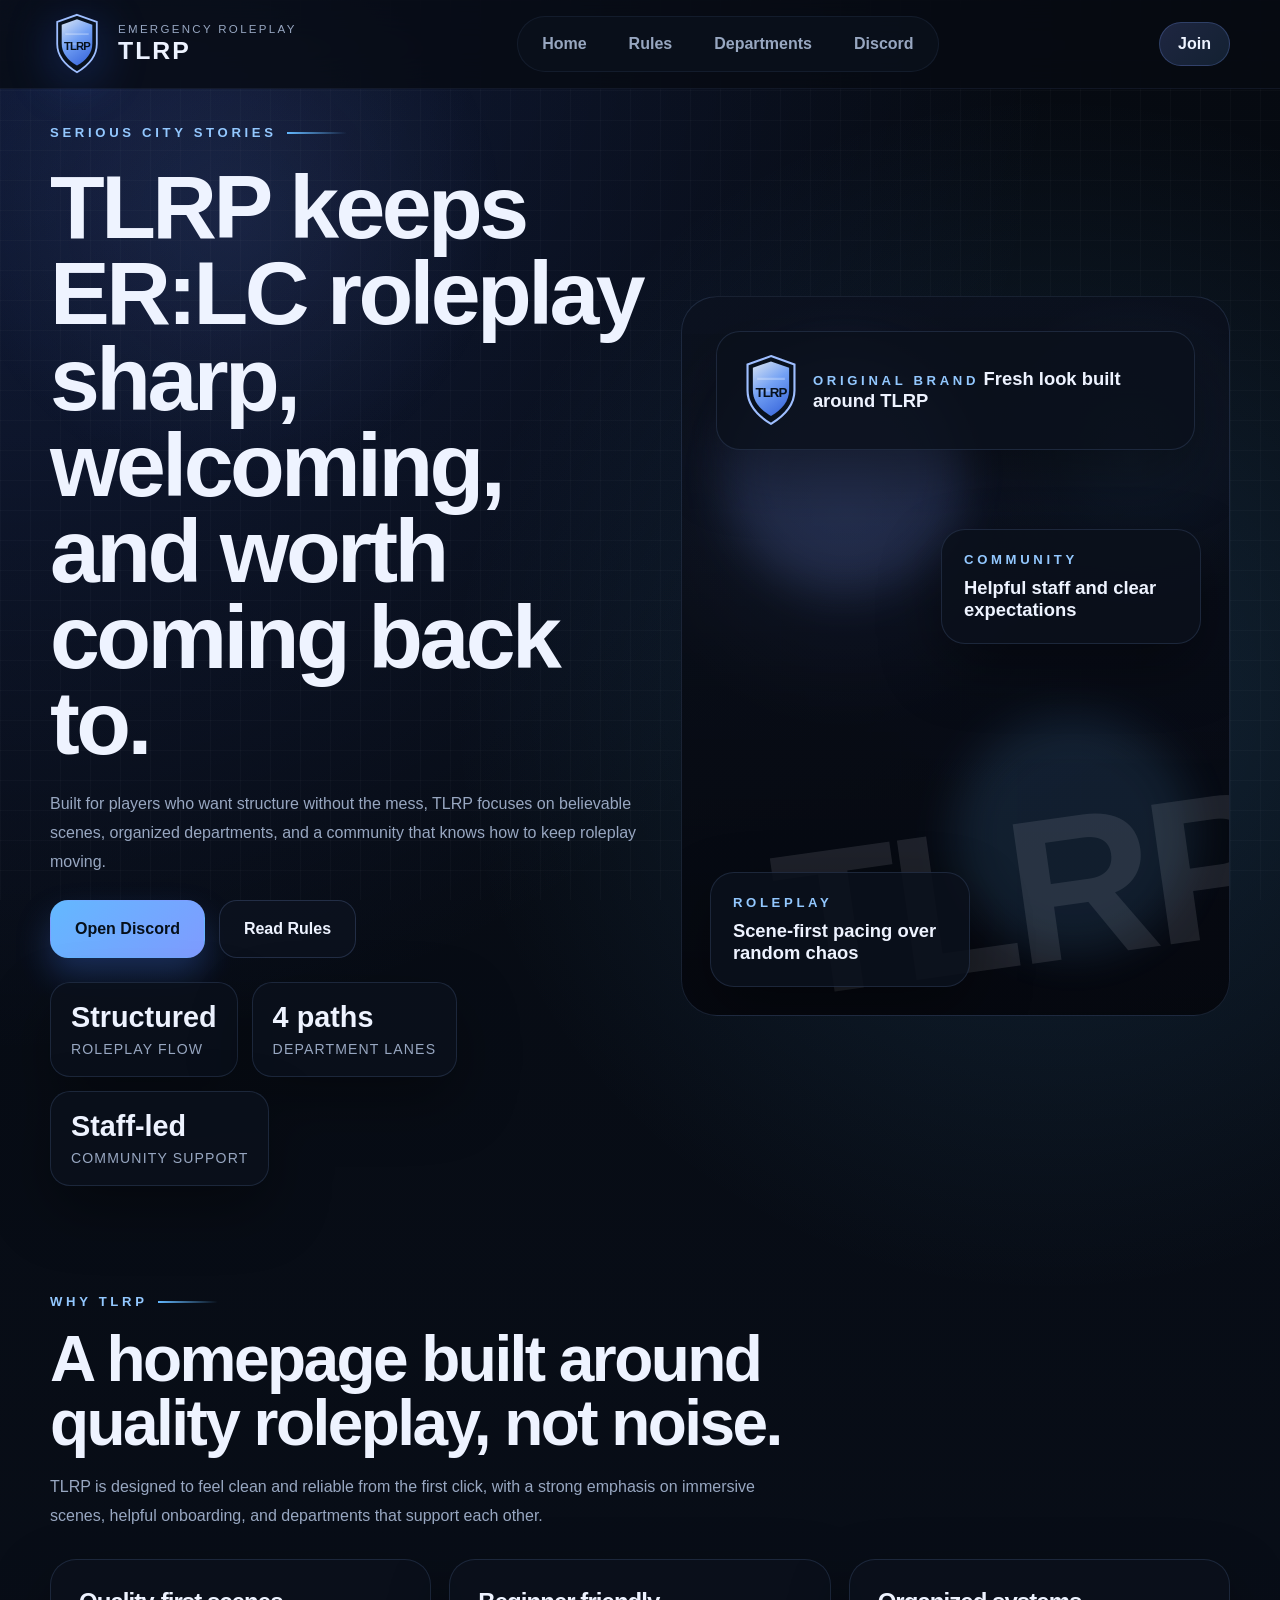
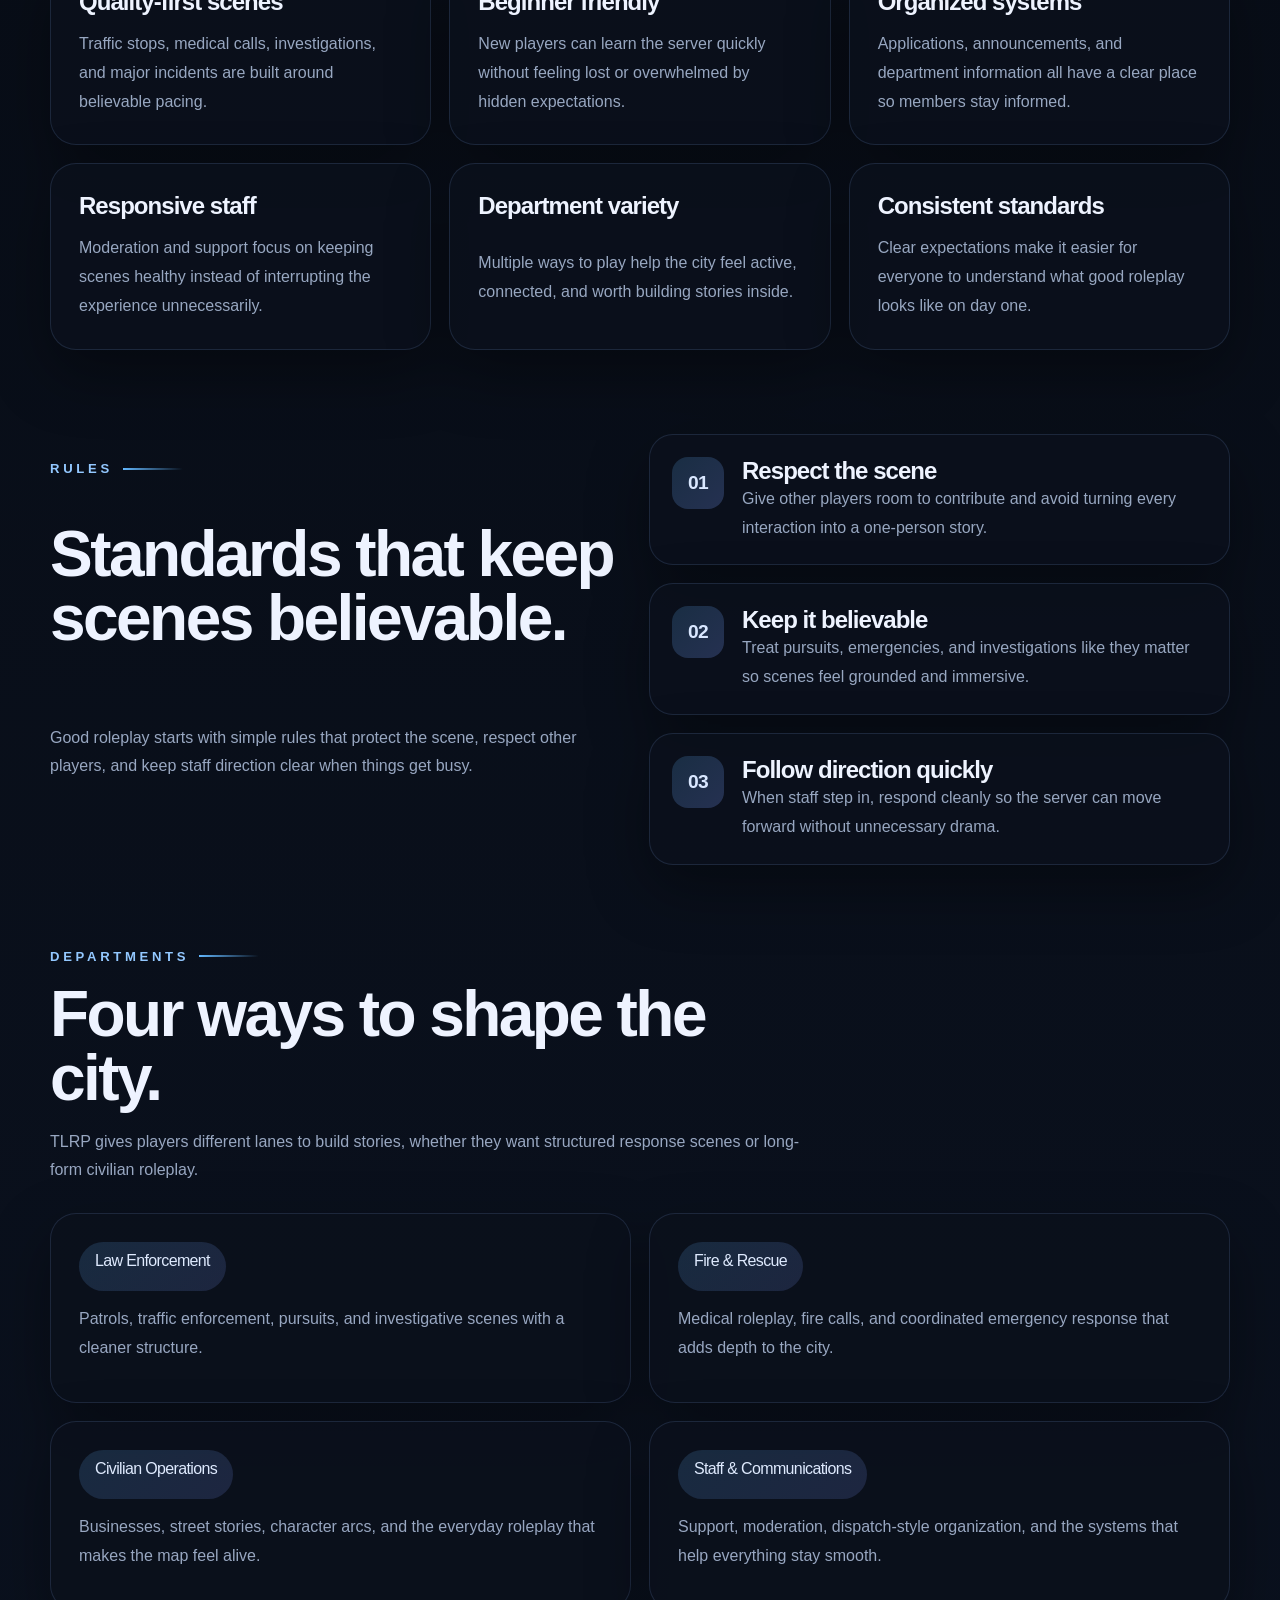
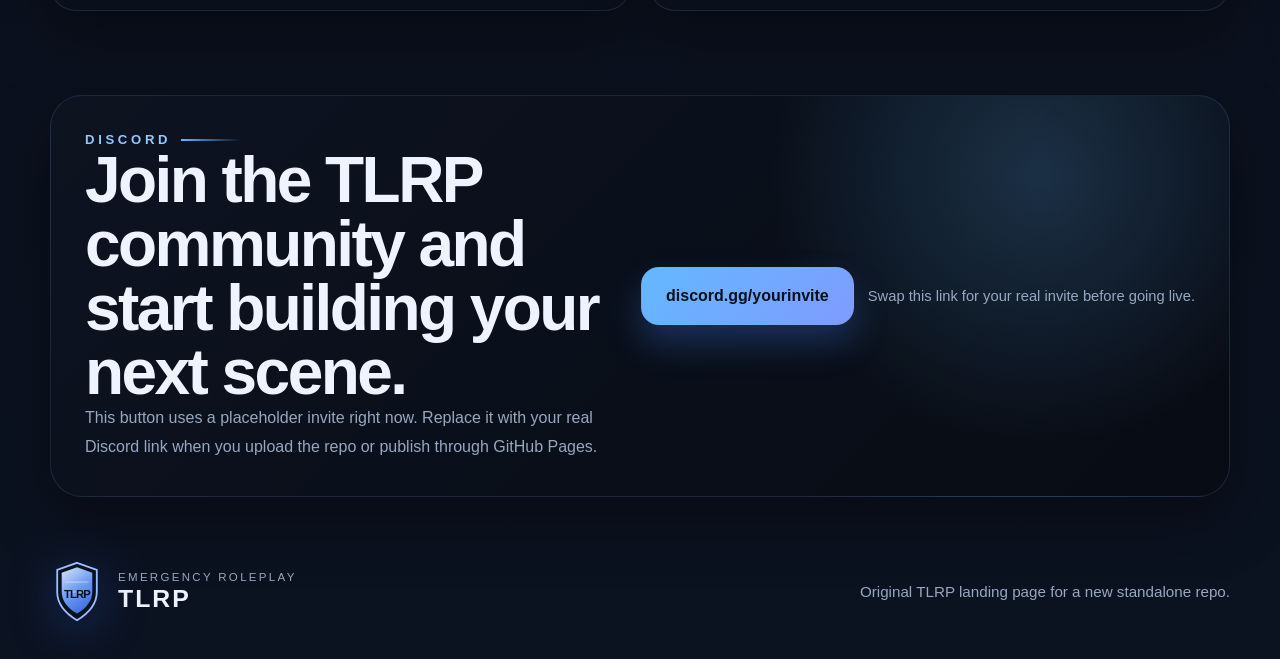
==== index.html @ b5fd073e "Initial TLRP landing page" ====
<!DOCTYPE html>
<html lang="en">
  <head>
    <meta charset="UTF-8" />
    <meta name="viewport" content="width=device-width, initial-scale=1.0" />
    <title>TLRP | Serious ER:LC Roleplay</title>
    <meta
      name="description"
      content="TLRP is a structured ER:LC roleplay community focused on believable scenes, helpful staff, and organized departments."
    />
    <link rel="stylesheet" href="styles.css" />
  </head>
  <body>
    <div class="page-bg"></div>

    <header class="site-header" id="top">
      <div class="container header-row">
        <a class="brand" href="#top">
          <img src="assets/tlrp-mark.svg" alt="TLRP logo" />
          <span class="brand-copy">
            <span>Emergency Roleplay</span>
            <strong>TLRP</strong>
          </span>
        </a>

        <nav class="site-nav" aria-label="Primary navigation">
          <a href="#top">Home</a>
          <a href="#rules">Rules</a>
          <a href="#departments">Departments</a>
          <a href="#discord">Discord</a>
        </nav>

        <a class="header-cta" href="#discord">Join</a>
      </div>
    </header>

    <main>
      <section class="hero">
        <div class="container hero-grid">
          <div class="hero-copy">
            <span class="section-kicker">Serious city stories</span>
            <h1>TLRP keeps ER:LC roleplay sharp, welcoming, and worth coming back to.</h1>
            <p>
              Built for players who want structure without the mess, TLRP focuses on believable scenes, organized
              departments, and a community that knows how to keep roleplay moving.
            </p>

            <div class="hero-actions">
              <a class="button button-primary" href="#discord">Open Discord</a>
              <a class="button button-secondary" href="#rules">Read Rules</a>
            </div>

            <div class="hero-stats">
              <article>
                <strong>Structured</strong>
                <span>roleplay flow</span>
              </article>
              <article>
                <strong>4 paths</strong>
                <span>department lanes</span>
              </article>
              <article>
                <strong>Staff-led</strong>
                <span>community support</span>
              </article>
            </div>
          </div>

          <div class="hero-visual" aria-hidden="true">
            <div class="glow glow-left"></div>
            <div class="glow glow-right"></div>
            <div class="hero-wordmark">TLRP</div>

            <article class="hero-panel hero-brand-panel">
              <img src="assets/tlrp-mark.svg" alt="" />
              <div>
                <span class="mini-label">Original brand</span>
                <strong>Fresh look built around TLRP</strong>
              </div>
            </article>

            <article class="hero-panel hero-panel-right">
              <span class="mini-label">Community</span>
              <strong>Helpful staff and clear expectations</strong>
            </article>

            <article class="hero-panel hero-panel-left">
              <span class="mini-label">Roleplay</span>
              <strong>Scene-first pacing over random chaos</strong>
            </article>
          </div>
        </div>
      </section>

      <section class="section">
        <div class="container">
          <div class="section-heading">
            <span class="section-kicker">Why TLRP</span>
            <h2>A homepage built around quality roleplay, not noise.</h2>
            <p>
              TLRP is designed to feel clean and reliable from the first click, with a strong emphasis on immersive
              scenes, helpful onboarding, and departments that support each other.
            </p>
          </div>

          <div class="card-grid card-grid-three">
            <article class="info-card">
              <h3>Quality-first scenes</h3>
              <p>Traffic stops, medical calls, investigations, and major incidents are built around believable pacing.</p>
            </article>
            <article class="info-card">
              <h3>Beginner friendly</h3>
              <p>New players can learn the server quickly without feeling lost or overwhelmed by hidden expectations.</p>
            </article>
            <article class="info-card">
              <h3>Organized systems</h3>
              <p>Applications, announcements, and department information all have a clear place so members stay informed.</p>
            </article>
            <article class="info-card">
              <h3>Responsive staff</h3>
              <p>Moderation and support focus on keeping scenes healthy instead of interrupting the experience unnecessarily.</p>
            </article>
            <article class="info-card">
              <h3>Department variety</h3>
              <p>Multiple ways to play help the city feel active, connected, and worth building stories inside.</p>
            </article>
            <article class="info-card">
              <h3>Consistent standards</h3>
              <p>Clear expectations make it easier for everyone to understand what good roleplay looks like on day one.</p>
            </article>
          </div>
        </div>
      </section>

      <section class="section section-split" id="rules">
        <div class="container split-grid">
          <div class="section-heading">
            <span class="section-kicker">Rules</span>
            <h2>Standards that keep scenes believable.</h2>
            <p>
              Good roleplay starts with simple rules that protect the scene, respect other players, and keep staff
              direction clear when things get busy.
            </p>
          </div>

          <div class="rule-list">
            <article class="rule-card">
              <span class="rule-number">01</span>
              <div>
                <h3>Respect the scene</h3>
                <p>Give other players room to contribute and avoid turning every interaction into a one-person story.</p>
              </div>
            </article>

            <article class="rule-card">
              <span class="rule-number">02</span>
              <div>
                <h3>Keep it believable</h3>
                <p>Treat pursuits, emergencies, and investigations like they matter so scenes feel grounded and immersive.</p>
              </div>
            </article>

            <article class="rule-card">
              <span class="rule-number">03</span>
              <div>
                <h3>Follow direction quickly</h3>
                <p>When staff step in, respond cleanly so the server can move forward without unnecessary drama.</p>
              </div>
            </article>
          </div>
        </div>
      </section>

      <section class="section" id="departments">
        <div class="container">
          <div class="section-heading">
            <span class="section-kicker">Departments</span>
            <h2>Four ways to shape the city.</h2>
            <p>
              TLRP gives players different lanes to build stories, whether they want structured response scenes or
              long-form civilian roleplay.
            </p>
          </div>

          <div class="card-grid card-grid-two">
            <article class="department-card">
              <span class="department-pill">Law Enforcement</span>
              <p>Patrols, traffic enforcement, pursuits, and investigative scenes with a cleaner structure.</p>
            </article>
            <article class="department-card">
              <span class="department-pill">Fire &amp; Rescue</span>
              <p>Medical roleplay, fire calls, and coordinated emergency response that adds depth to the city.</p>
            </article>
            <article class="department-card">
              <span class="department-pill">Civilian Operations</span>
              <p>Businesses, street stories, character arcs, and the everyday roleplay that makes the map feel alive.</p>
            </article>
            <article class="department-card">
              <span class="department-pill">Staff &amp; Communications</span>
              <p>Support, moderation, dispatch-style organization, and the systems that help everything stay smooth.</p>
            </article>
          </div>
        </div>
      </section>

      <section class="section" id="discord">
        <div class="container">
          <div class="discord-panel">
            <div>
              <span class="section-kicker">Discord</span>
              <h2>Join the TLRP community and start building your next scene.</h2>
              <p>
                This button uses a placeholder invite right now. Replace it with your real Discord link when you upload
                the repo or publish through GitHub Pages.
              </p>
            </div>

            <div class="discord-actions">
              <a class="button button-primary" href="https://discord.gg/yourinvite">discord.gg/yourinvite</a>
              <span>Swap this link for your real invite before going live.</span>
            </div>
          </div>
        </div>
      </section>
    </main>

    <footer class="site-footer">
      <div class="container footer-row">
        <a class="brand" href="#top">
          <img src="assets/tlrp-mark.svg" alt="" />
          <span class="brand-copy">
            <span>Emergency Roleplay</span>
            <strong>TLRP</strong>
          </span>
        </a>
        <p>Original TLRP landing page for a new standalone repo.</p>
      </div>
    </footer>
  </body>
</html>
---- styles.css ----
:root {
  --bg: #070b12;
  --bg-soft: #0f1724;
  --panel: rgba(11, 17, 28, 0.88);
  --panel-soft: rgba(15, 24, 39, 0.92);
  --line: rgba(143, 182, 255, 0.14);
  --line-strong: rgba(143, 182, 255, 0.28);
  --text: #eef3ff;
  --muted: #98a7c1;
  --blue: #63b8ff;
  --blue-strong: #7f9bff;
  --shadow: 0 24px 60px rgba(0, 0, 0, 0.35);
  --font-body: "Aptos", "Trebuchet MS", "Segoe UI", sans-serif;
  --font-display: "Bahnschrift", "Aptos Display", "Trebuchet MS", sans-serif;
}

* {
  box-sizing: border-box;
}

html {
  scroll-behavior: smooth;
}

body {
  margin: 0;
  min-height: 100vh;
  background:
    radial-gradient(circle at top left, rgba(72, 113, 255, 0.18), transparent 26%),
    radial-gradient(circle at 82% 18%, rgba(84, 187, 255, 0.14), transparent 18%),
    linear-gradient(180deg, #060a11 0%, #0b1220 100%);
  color: var(--text);
  font-family: var(--font-body);
}

body::before {
  content: "";
  position: fixed;
  inset: 0;
  background-image:
    linear-gradient(rgba(255, 255, 255, 0.025) 1px, transparent 1px),
    linear-gradient(90deg, rgba(255, 255, 255, 0.025) 1px, transparent 1px);
  background-size: 30px 30px;
  pointer-events: none;
  z-index: -2;
}

a {
  color: inherit;
  text-decoration: none;
}

img {
  display: block;
  max-width: 100%;
}

.page-bg {
  position: fixed;
  inset: 0;
  background:
    radial-gradient(circle at 18% 24%, rgba(127, 155, 255, 0.1), transparent 22%),
    radial-gradient(circle at 76% 72%, rgba(99, 184, 255, 0.08), transparent 18%);
  pointer-events: none;
  z-index: -1;
}

.container {
  width: min(1180px, calc(100% - 48px));
  margin: 0 auto;
}

.site-header {
  position: sticky;
  top: 0;
  z-index: 10;
  border-bottom: 1px solid rgba(143, 182, 255, 0.08);
  background: rgba(7, 11, 18, 0.78);
  backdrop-filter: blur(18px);
}

.header-row,
.footer-row {
  display: flex;
  align-items: center;
  justify-content: space-between;
  gap: 24px;
}

.header-row {
  min-height: 88px;
}

.brand {
  display: inline-flex;
  align-items: center;
  gap: 14px;
}

.brand img {
  width: 54px;
  filter: drop-shadow(0 10px 24px rgba(47, 95, 225, 0.35));
}

.brand-copy {
  display: grid;
  gap: 2px;
}

.brand-copy span {
  color: var(--muted);
  font-size: 0.72rem;
  letter-spacing: 0.2em;
  text-transform: uppercase;
}

.brand-copy strong {
  font-family: var(--font-display);
  font-size: 1.55rem;
  letter-spacing: 0.08em;
}

.site-nav {
  display: flex;
  align-items: center;
  gap: 10px;
  padding: 8px;
  border: 1px solid rgba(143, 182, 255, 0.08);
  border-radius: 999px;
  background: rgba(12, 18, 29, 0.82);
}

.site-nav a,
.header-cta,
.button {
  transition:
    transform 180ms ease,
    background-color 180ms ease,
    border-color 180ms ease,
    box-shadow 180ms ease;
}

.site-nav a {
  padding: 10px 16px;
  border-radius: 999px;
  color: var(--muted);
  font-weight: 700;
}

.site-nav a:hover,
.header-cta:hover,
.button:hover {
  transform: translateY(-1px);
}

.site-nav a:hover {
  background: rgba(127, 155, 255, 0.12);
  color: var(--text);
}

.header-cta {
  padding: 12px 18px;
  border: 1px solid rgba(127, 155, 255, 0.24);
  border-radius: 999px;
  background: linear-gradient(135deg, rgba(127, 155, 255, 0.2), rgba(99, 184, 255, 0.14));
  color: var(--text);
  font-weight: 800;
}

.hero {
  padding: 36px 0 24px;
}

.hero-grid {
  display: grid;
  grid-template-columns: minmax(0, 1fr) minmax(360px, 0.92fr);
  gap: 34px;
  align-items: center;
  min-height: calc(100vh - 150px);
}

.hero-copy,
.section-heading,
.discord-panel,
.hero-panel,
.info-card,
.rule-card,
.department-card {
  position: relative;
}

.hero-copy {
  display: grid;
  gap: 24px;
}

.section-kicker,
.mini-label {
  display: inline-flex;
  align-items: center;
  gap: 10px;
  color: #93c8ff;
  font-size: 0.82rem;
  font-weight: 800;
  letter-spacing: 0.28em;
  text-transform: uppercase;
}

.section-kicker::after {
  content: "";
  width: 60px;
  height: 2px;
  background: linear-gradient(90deg, #63b8ff, rgba(99, 184, 255, 0));
}

h1,
h2,
h3,
.hero-wordmark,
.rule-number,
.department-pill {
  font-family: var(--font-display);
  letter-spacing: -0.04em;
}

h1 {
  margin: 0;
  font-size: clamp(3.2rem, 7vw, 6rem);
  line-height: 0.96;
}

h2 {
  margin: 0;
  font-size: clamp(2.3rem, 5vw, 4rem);
  line-height: 1;
}

h3 {
  margin: 0;
  font-size: 1.5rem;
}

p {
  margin: 0;
  color: var(--muted);
  line-height: 1.8;
}

.hero-actions,
.discord-actions {
  display: flex;
  flex-wrap: wrap;
  gap: 14px;
}

.button {
  display: inline-flex;
  align-items: center;
  justify-content: center;
  min-height: 58px;
  padding: 0 24px;
  border: 1px solid transparent;
  border-radius: 18px;
  font-weight: 800;
}

.button-primary {
  background: linear-gradient(135deg, var(--blue), var(--blue-strong));
  color: #06101b;
  box-shadow: 0 18px 34px rgba(73, 128, 255, 0.28);
}

.button-secondary {
  border-color: rgba(143, 182, 255, 0.18);
  background: rgba(12, 19, 31, 0.84);
  color: var(--text);
}

.hero-stats {
  display: flex;
  flex-wrap: wrap;
  gap: 14px;
}

.hero-stats article,
.info-card,
.rule-card,
.department-card,
.hero-panel,
.discord-panel {
  border: 1px solid var(--line);
  background: var(--panel);
  box-shadow: var(--shadow);
}

.hero-stats article {
  min-width: 152px;
  padding: 18px 20px;
  border-radius: 20px;
}

.hero-stats strong {
  display: block;
  margin-bottom: 6px;
  font-size: 1.8rem;
}

.hero-stats span {
  color: var(--muted);
  font-size: 0.88rem;
  letter-spacing: 0.08em;
  text-transform: uppercase;
}

.hero-visual {
  position: relative;
  min-height: 720px;
  overflow: hidden;
  border: 1px solid rgba(143, 182, 255, 0.14);
  border-radius: 36px;
  background:
    linear-gradient(180deg, rgba(15, 22, 38, 0.48), rgba(5, 8, 15, 0.9)),
    radial-gradient(circle at 30% 30%, rgba(127, 155, 255, 0.18), transparent 34%),
    radial-gradient(circle at 82% 22%, rgba(99, 184, 255, 0.16), transparent 22%),
    linear-gradient(140deg, rgba(10, 16, 27, 0.95), rgba(5, 8, 15, 0.92));
}

.glow {
  position: absolute;
  width: 240px;
  height: 240px;
  border-radius: 999px;
  filter: blur(22px);
  opacity: 0.68;
  animation: floatGlow 9s ease-in-out infinite;
}

.glow-left {
  top: 56px;
  left: 42px;
  background: rgba(127, 155, 255, 0.24);
}

.glow-right {
  right: 36px;
  bottom: 60px;
  background: rgba(99, 184, 255, 0.18);
  animation-delay: -3s;
}

.hero-wordmark {
  position: absolute;
  right: -48px;
  bottom: 36px;
  font-size: clamp(8rem, 16vw, 13rem);
  font-weight: 900;
  line-height: 0.84;
  color: rgba(246, 250, 255, 0.1);
  transform: rotate(-8deg);
}

.hero-panel {
  display: grid;
  gap: 10px;
  padding: 22px;
  border-radius: 24px;
}

.hero-brand-panel {
  position: absolute;
  top: 34px;
  left: 34px;
  right: 34px;
  grid-template-columns: 64px minmax(0, 1fr);
  align-items: center;
}

.hero-brand-panel img {
  width: 64px;
}

.hero-panel strong {
  font-size: 1.15rem;
}

.hero-panel-right {
  position: absolute;
  top: 232px;
  right: 28px;
  max-width: 260px;
}

.hero-panel-left {
  position: absolute;
  left: 28px;
  bottom: 28px;
  max-width: 260px;
}

.section {
  padding-top: 84px;
}

.section-heading {
  display: grid;
  gap: 18px;
  max-width: 760px;
  margin-bottom: 28px;
}

.card-grid {
  display: grid;
  gap: 18px;
}

.card-grid-three {
  grid-template-columns: repeat(3, minmax(0, 1fr));
}

.card-grid-two,
.split-grid {
  grid-template-columns: repeat(2, minmax(0, 1fr));
}

.split-grid,
.rule-list {
  display: grid;
  gap: 18px;
}

.info-card,
.department-card {
  display: grid;
  gap: 14px;
  padding: 28px;
  border-radius: 26px;
}

.rule-card {
  display: grid;
  grid-template-columns: auto 1fr;
  gap: 18px;
  padding: 22px;
  border-radius: 24px;
}

.rule-number {
  display: inline-flex;
  align-items: center;
  justify-content: center;
  width: 52px;
  height: 52px;
  border-radius: 16px;
  background: linear-gradient(135deg, rgba(99, 184, 255, 0.18), rgba(127, 155, 255, 0.24));
  color: #d9e7ff;
  font-size: 1.2rem;
  font-weight: 800;
}

.department-card {
  min-height: 190px;
}

.department-pill {
  display: inline-flex;
  width: fit-content;
  padding: 10px 16px;
  border-radius: 999px;
  background: linear-gradient(135deg, rgba(99, 184, 255, 0.16), rgba(127, 155, 255, 0.16));
  color: #dfeafe;
  font-size: 1rem;
}

.discord-panel {
  display: grid;
  grid-template-columns: minmax(0, 1fr) auto;
  gap: 28px;
  align-items: center;
  padding: 34px;
  border-radius: 32px;
  background:
    radial-gradient(circle at 84% 20%, rgba(99, 184, 255, 0.2), transparent 26%),
    linear-gradient(135deg, rgba(13, 20, 33, 0.88), rgba(8, 12, 20, 0.96));
}

.discord-actions {
  align-items: center;
}

.discord-actions span {
  color: var(--muted);
  font-size: 0.92rem;
}

.site-footer {
  padding: 64px 0 36px;
}

.site-footer p {
  font-size: 0.95rem;
}

@keyframes floatGlow {
  0%,
  100% {
    transform: translate3d(0, 0, 0);
  }

  50% {
    transform: translate3d(0, 14px, 0);
  }
}

@media (max-width: 1120px) {
  .hero-grid,
  .card-grid-three,
  .card-grid-two,
  .split-grid,
  .discord-panel {
    grid-template-columns: 1fr;
  }

  .hero {
    padding-top: 24px;
  }

  .hero-grid {
    min-height: auto;
  }

  .hero-visual {
    min-height: 620px;
  }

  .header-row {
    flex-wrap: wrap;
    justify-content: center;
    padding: 16px 0;
  }

  .site-nav {
    order: 3;
    justify-content: center;
    width: 100%;
  }
}

@media (max-width: 760px) {
  .container {
    width: min(100% - 28px, 1180px);
  }

  .header-row,
  .footer-row,
  .discord-actions {
    flex-direction: column;
    align-items: flex-start;
  }

  .site-nav {
    gap: 4px;
    padding: 6px;
  }

  .site-nav a {
    padding: 9px 12px;
  }

  h1 {
    font-size: clamp(2.5rem, 13vw, 4rem);
  }

  h2 {
    font-size: clamp(2rem, 10vw, 3rem);
  }

  .hero-visual {
    min-height: 560px;
    border-radius: 28px;
  }

  .hero-brand-panel {
    left: 18px;
    right: 18px;
    top: 18px;
    grid-template-columns: 56px minmax(0, 1fr);
    padding: 18px;
  }

  .hero-brand-panel img {
    width: 56px;
  }

  .hero-panel-right {
    top: 204px;
    right: 18px;
  }

  .hero-panel-left {
    left: 18px;
    bottom: 18px;
  }

  .hero-wordmark {
    right: -16px;
    bottom: 90px;
    font-size: 7rem;
  }
}

@media (prefers-reduced-motion: reduce) {
  *,
  *::before,
  *::after {
    animation-duration: 0.01ms !important;
    animation-iteration-count: 1 !important;
    scroll-behavior: auto !important;
    transition-duration: 0.01ms !important;
  }
}
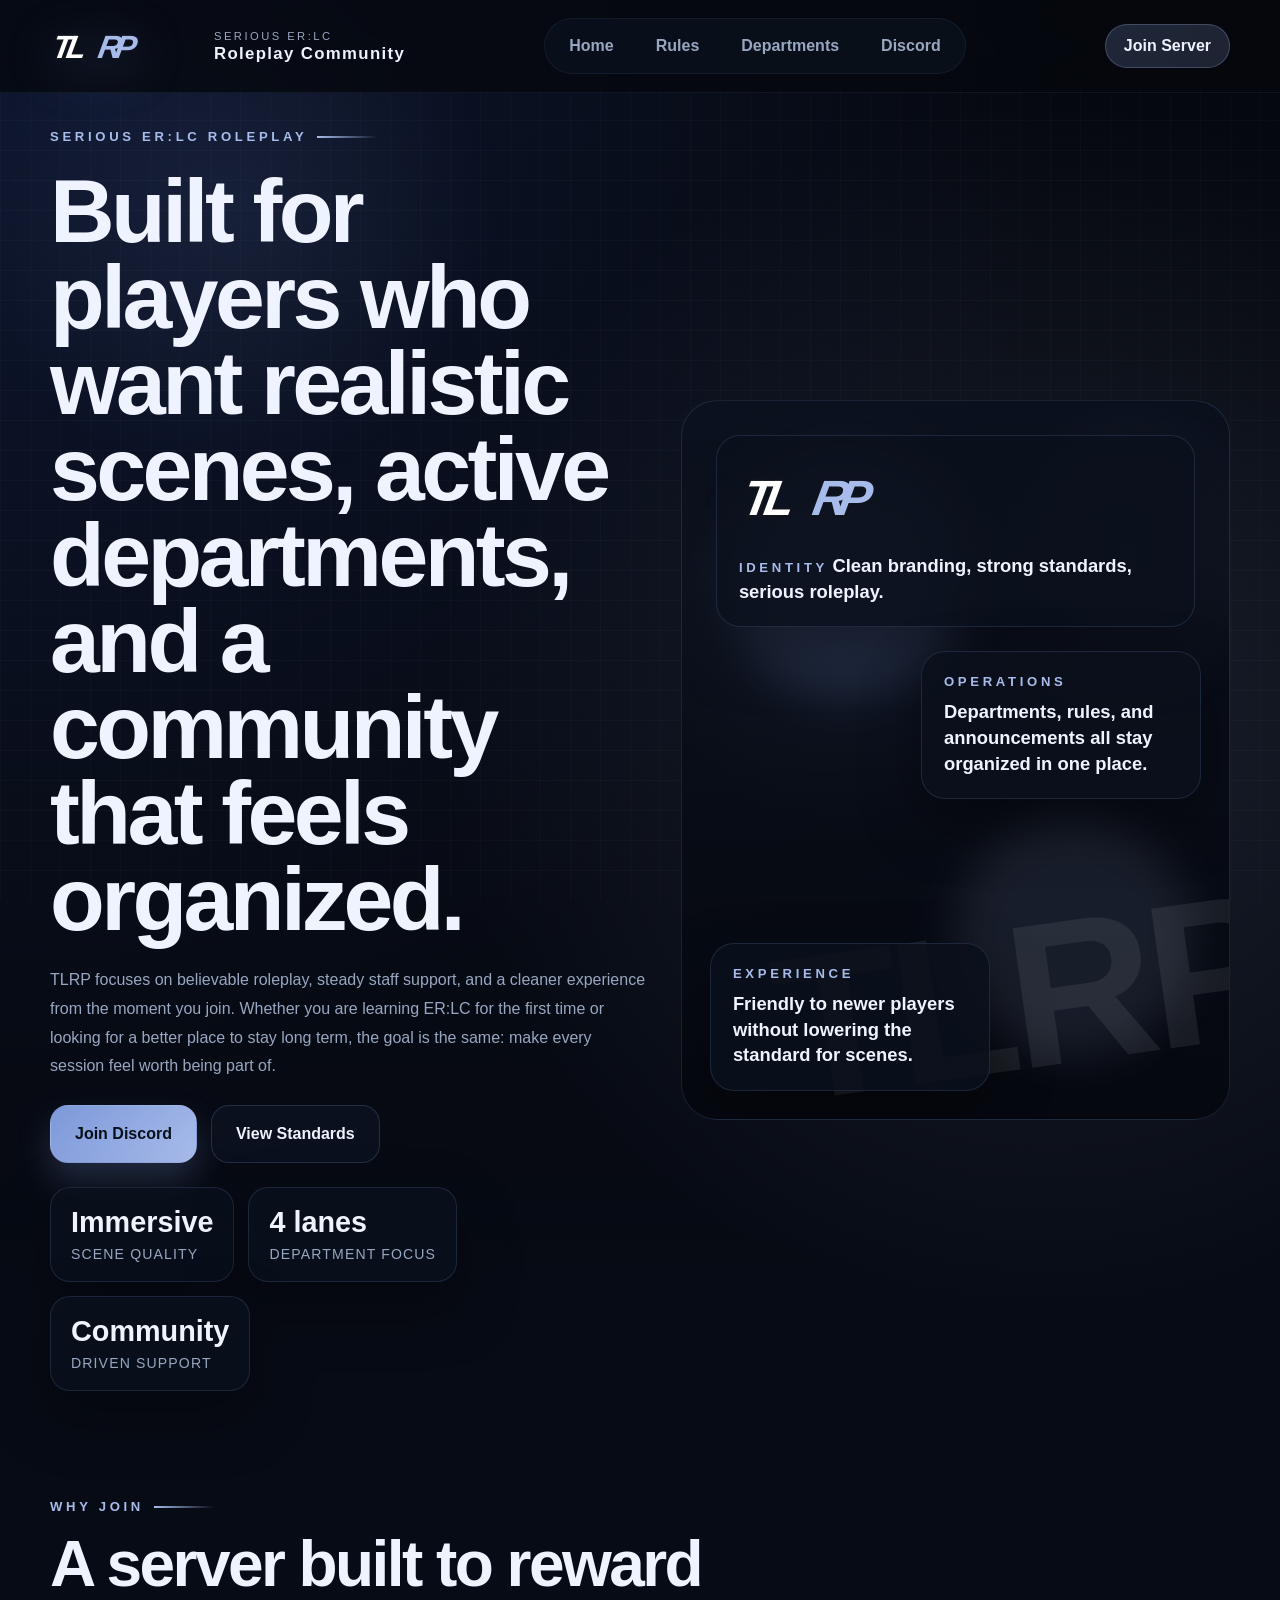
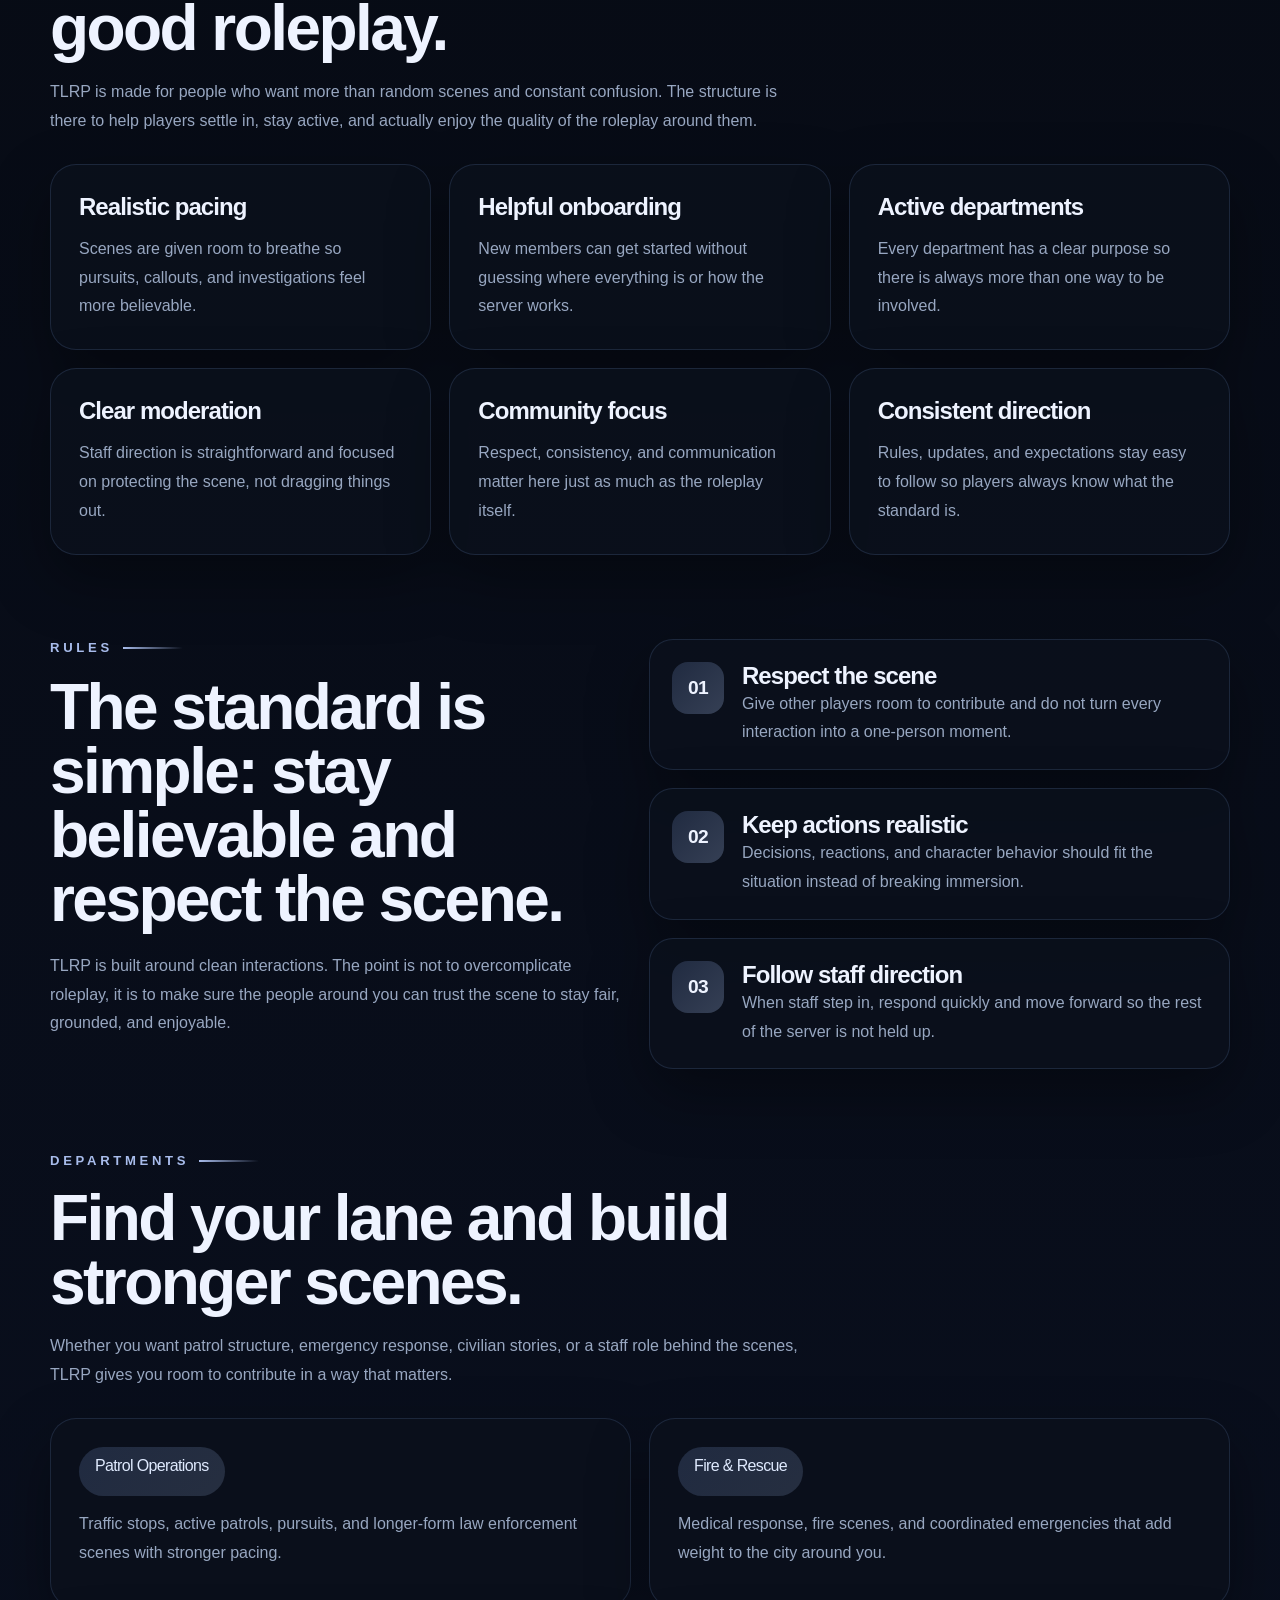
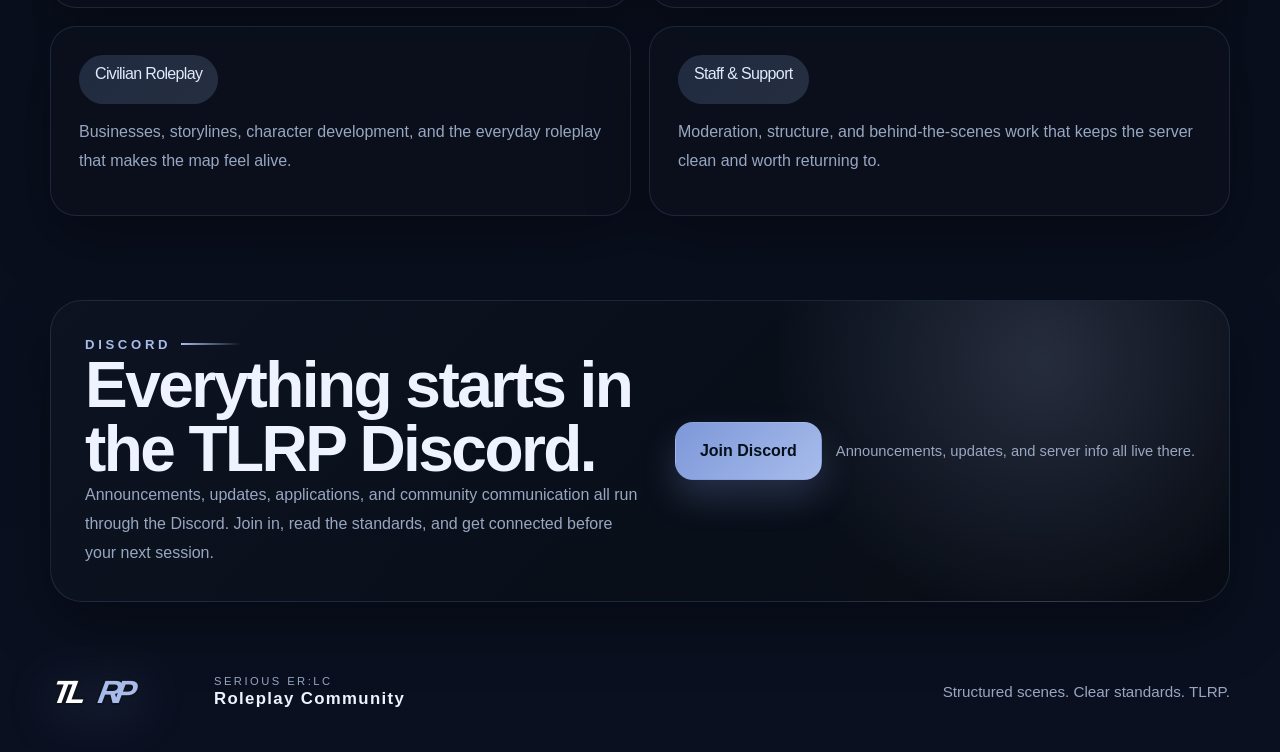
==== commit 478a72e0: "Rewrite site copy and update TLRP branding" ====
--- a/index.html
+++ b/index.html
@@ -3,10 +3,10 @@
   <head>
     <meta charset="UTF-8" />
     <meta name="viewport" content="width=device-width, initial-scale=1.0" />
-    <title>TLRP | Serious ER:LC Roleplay</title>
+    <title>TLRP | Serious ER:LC Roleplay Community</title>
     <meta
       name="description"
-      content="TLRP is a structured ER:LC roleplay community focused on believable scenes, helpful staff, and organized departments."
+      content="TLRP is a serious ER:LC roleplay community built around realistic scenes, organized departments, and strong staff support."
     />
     <link rel="stylesheet" href="styles.css" />
   </head>
@@ -18,8 +18,8 @@
         <a class="brand" href="#top">
           <img src="assets/tlrp-mark.svg" alt="TLRP logo" />
           <span class="brand-copy">
-            <span>Emergency Roleplay</span>
-            <strong>TLRP</strong>
+            <span>Serious ER:LC</span>
+            <strong>Roleplay Community</strong>
           </span>
         </a>
 
@@ -30,7 +30,7 @@
           <a href="#discord">Discord</a>
         </nav>
 
-        <a class="header-cta" href="#discord">Join</a>
+        <a class="header-cta" href="#discord">Join Server</a>
       </div>
     </header>
 
@@ -38,30 +38,31 @@
       <section class="hero">
         <div class="container hero-grid">
           <div class="hero-copy">
-            <span class="section-kicker">Serious city stories</span>
-            <h1>TLRP keeps ER:LC roleplay sharp, welcoming, and worth coming back to.</h1>
-            <p>
-              Built for players who want structure without the mess, TLRP focuses on believable scenes, organized
-              departments, and a community that knows how to keep roleplay moving.
+            <span class="section-kicker">Serious ER:LC roleplay</span>
+            <h1>Built for players who want realistic scenes, active departments, and a community that feels organized.</h1>
+            <p>
+              TLRP focuses on believable roleplay, steady staff support, and a cleaner experience from the moment you
+              join. Whether you are learning ER:LC for the first time or looking for a better place to stay long term,
+              the goal is the same: make every session feel worth being part of.
             </p>
 
             <div class="hero-actions">
-              <a class="button button-primary" href="#discord">Open Discord</a>
-              <a class="button button-secondary" href="#rules">Read Rules</a>
+              <a class="button button-primary" href="#discord">Join Discord</a>
+              <a class="button button-secondary" href="#rules">View Standards</a>
             </div>
 
             <div class="hero-stats">
               <article>
-                <strong>Structured</strong>
-                <span>roleplay flow</span>
+                <strong>Immersive</strong>
+                <span>scene quality</span>
               </article>
               <article>
-                <strong>4 paths</strong>
-                <span>department lanes</span>
+                <strong>4 lanes</strong>
+                <span>department focus</span>
               </article>
               <article>
-                <strong>Staff-led</strong>
-                <span>community support</span>
+                <strong>Community</strong>
+                <span>driven support</span>
               </article>
             </div>
           </div>
@@ -74,19 +75,19 @@
             <article class="hero-panel hero-brand-panel">
               <img src="assets/tlrp-mark.svg" alt="" />
               <div>
-                <span class="mini-label">Original brand</span>
-                <strong>Fresh look built around TLRP</strong>
+                <span class="mini-label">Identity</span>
+                <strong>Clean branding, strong standards, serious roleplay.</strong>
               </div>
             </article>
 
             <article class="hero-panel hero-panel-right">
-              <span class="mini-label">Community</span>
-              <strong>Helpful staff and clear expectations</strong>
+              <span class="mini-label">Operations</span>
+              <strong>Departments, rules, and announcements all stay organized in one place.</strong>
             </article>
 
             <article class="hero-panel hero-panel-left">
-              <span class="mini-label">Roleplay</span>
-              <strong>Scene-first pacing over random chaos</strong>
+              <span class="mini-label">Experience</span>
+              <strong>Friendly to newer players without lowering the standard for scenes.</strong>
             </article>
           </div>
         </div>
@@ -95,38 +96,38 @@
       <section class="section">
         <div class="container">
           <div class="section-heading">
-            <span class="section-kicker">Why TLRP</span>
-            <h2>A homepage built around quality roleplay, not noise.</h2>
-            <p>
-              TLRP is designed to feel clean and reliable from the first click, with a strong emphasis on immersive
-              scenes, helpful onboarding, and departments that support each other.
+            <span class="section-kicker">Why join</span>
+            <h2>A server built to reward good roleplay.</h2>
+            <p>
+              TLRP is made for people who want more than random scenes and constant confusion. The structure is there
+              to help players settle in, stay active, and actually enjoy the quality of the roleplay around them.
             </p>
           </div>
 
           <div class="card-grid card-grid-three">
             <article class="info-card">
-              <h3>Quality-first scenes</h3>
-              <p>Traffic stops, medical calls, investigations, and major incidents are built around believable pacing.</p>
-            </article>
-            <article class="info-card">
-              <h3>Beginner friendly</h3>
-              <p>New players can learn the server quickly without feeling lost or overwhelmed by hidden expectations.</p>
-            </article>
-            <article class="info-card">
-              <h3>Organized systems</h3>
-              <p>Applications, announcements, and department information all have a clear place so members stay informed.</p>
-            </article>
-            <article class="info-card">
-              <h3>Responsive staff</h3>
-              <p>Moderation and support focus on keeping scenes healthy instead of interrupting the experience unnecessarily.</p>
-            </article>
-            <article class="info-card">
-              <h3>Department variety</h3>
-              <p>Multiple ways to play help the city feel active, connected, and worth building stories inside.</p>
-            </article>
-            <article class="info-card">
-              <h3>Consistent standards</h3>
-              <p>Clear expectations make it easier for everyone to understand what good roleplay looks like on day one.</p>
+              <h3>Realistic pacing</h3>
+              <p>Scenes are given room to breathe so pursuits, callouts, and investigations feel more believable.</p>
+            </article>
+            <article class="info-card">
+              <h3>Helpful onboarding</h3>
+              <p>New members can get started without guessing where everything is or how the server works.</p>
+            </article>
+            <article class="info-card">
+              <h3>Active departments</h3>
+              <p>Every department has a clear purpose so there is always more than one way to be involved.</p>
+            </article>
+            <article class="info-card">
+              <h3>Clear moderation</h3>
+              <p>Staff direction is straightforward and focused on protecting the scene, not dragging things out.</p>
+            </article>
+            <article class="info-card">
+              <h3>Community focus</h3>
+              <p>Respect, consistency, and communication matter here just as much as the roleplay itself.</p>
+            </article>
+            <article class="info-card">
+              <h3>Consistent direction</h3>
+              <p>Rules, updates, and expectations stay easy to follow so players always know what the standard is.</p>
             </article>
           </div>
         </div>
@@ -136,10 +137,10 @@
         <div class="container split-grid">
           <div class="section-heading">
             <span class="section-kicker">Rules</span>
-            <h2>Standards that keep scenes believable.</h2>
-            <p>
-              Good roleplay starts with simple rules that protect the scene, respect other players, and keep staff
-              direction clear when things get busy.
+            <h2>The standard is simple: stay believable and respect the scene.</h2>
+            <p>
+              TLRP is built around clean interactions. The point is not to overcomplicate roleplay, it is to make sure
+              the people around you can trust the scene to stay fair, grounded, and enjoyable.
             </p>
           </div>
 
@@ -148,23 +149,23 @@
               <span class="rule-number">01</span>
               <div>
                 <h3>Respect the scene</h3>
-                <p>Give other players room to contribute and avoid turning every interaction into a one-person story.</p>
+                <p>Give other players room to contribute and do not turn every interaction into a one-person moment.</p>
               </div>
             </article>
 
             <article class="rule-card">
               <span class="rule-number">02</span>
               <div>
-                <h3>Keep it believable</h3>
-                <p>Treat pursuits, emergencies, and investigations like they matter so scenes feel grounded and immersive.</p>
+                <h3>Keep actions realistic</h3>
+                <p>Decisions, reactions, and character behavior should fit the situation instead of breaking immersion.</p>
               </div>
             </article>
 
             <article class="rule-card">
               <span class="rule-number">03</span>
               <div>
-                <h3>Follow direction quickly</h3>
-                <p>When staff step in, respond cleanly so the server can move forward without unnecessary drama.</p>
+                <h3>Follow staff direction</h3>
+                <p>When staff step in, respond quickly and move forward so the rest of the server is not held up.</p>
               </div>
             </article>
           </div>
@@ -175,29 +176,29 @@
         <div class="container">
           <div class="section-heading">
             <span class="section-kicker">Departments</span>
-            <h2>Four ways to shape the city.</h2>
-            <p>
-              TLRP gives players different lanes to build stories, whether they want structured response scenes or
-              long-form civilian roleplay.
+            <h2>Find your lane and build stronger scenes.</h2>
+            <p>
+              Whether you want patrol structure, emergency response, civilian stories, or a staff role behind the
+              scenes, TLRP gives you room to contribute in a way that matters.
             </p>
           </div>
 
           <div class="card-grid card-grid-two">
             <article class="department-card">
-              <span class="department-pill">Law Enforcement</span>
-              <p>Patrols, traffic enforcement, pursuits, and investigative scenes with a cleaner structure.</p>
+              <span class="department-pill">Patrol Operations</span>
+              <p>Traffic stops, active patrols, pursuits, and longer-form law enforcement scenes with stronger pacing.</p>
             </article>
             <article class="department-card">
               <span class="department-pill">Fire &amp; Rescue</span>
-              <p>Medical roleplay, fire calls, and coordinated emergency response that adds depth to the city.</p>
-            </article>
-            <article class="department-card">
-              <span class="department-pill">Civilian Operations</span>
-              <p>Businesses, street stories, character arcs, and the everyday roleplay that makes the map feel alive.</p>
-            </article>
-            <article class="department-card">
-              <span class="department-pill">Staff &amp; Communications</span>
-              <p>Support, moderation, dispatch-style organization, and the systems that help everything stay smooth.</p>
+              <p>Medical response, fire scenes, and coordinated emergencies that add weight to the city around you.</p>
+            </article>
+            <article class="department-card">
+              <span class="department-pill">Civilian Roleplay</span>
+              <p>Businesses, storylines, character development, and the everyday roleplay that makes the map feel alive.</p>
+            </article>
+            <article class="department-card">
+              <span class="department-pill">Staff &amp; Support</span>
+              <p>Moderation, structure, and behind-the-scenes work that keeps the server clean and worth returning to.</p>
             </article>
           </div>
         </div>
@@ -208,16 +209,16 @@
           <div class="discord-panel">
             <div>
               <span class="section-kicker">Discord</span>
-              <h2>Join the TLRP community and start building your next scene.</h2>
+              <h2>Everything starts in the TLRP Discord.</h2>
               <p>
-                This button uses a placeholder invite right now. Replace it with your real Discord link when you upload
-                the repo or publish through GitHub Pages.
+                Announcements, updates, applications, and community communication all run through the Discord. Join in,
+                read the standards, and get connected before your next session.
               </p>
             </div>
 
             <div class="discord-actions">
-              <a class="button button-primary" href="https://discord.gg/yourinvite">discord.gg/yourinvite</a>
-              <span>Swap this link for your real invite before going live.</span>
+              <a class="button button-primary" href="https://discord.gg/yourinvite">Join Discord</a>
+              <span>Announcements, updates, and server info all live there.</span>
             </div>
           </div>
         </div>
@@ -229,11 +230,11 @@
         <a class="brand" href="#top">
           <img src="assets/tlrp-mark.svg" alt="" />
           <span class="brand-copy">
-            <span>Emergency Roleplay</span>
-            <strong>TLRP</strong>
+            <span>Serious ER:LC</span>
+            <strong>Roleplay Community</strong>
           </span>
         </a>
-        <p>Original TLRP landing page for a new standalone repo.</p>
+        <p>Structured scenes. Clear standards. TLRP.</p>
       </div>
     </footer>
   </body>
--- a/styles.css
+++ b/styles.css
@@ -2,16 +2,14 @@
   --bg: #070b12;
   --bg-soft: #0f1724;
   --panel: rgba(11, 17, 28, 0.88);
-  --panel-soft: rgba(15, 24, 39, 0.92);
   --line: rgba(143, 182, 255, 0.14);
-  --line-strong: rgba(143, 182, 255, 0.28);
   --text: #eef3ff;
   --muted: #98a7c1;
-  --blue: #63b8ff;
-  --blue-strong: #7f9bff;
+  --blue: #7d98d9;
+  --blue-strong: #a8bceb;
   --shadow: 0 24px 60px rgba(0, 0, 0, 0.35);
   --font-body: "Aptos", "Trebuchet MS", "Segoe UI", sans-serif;
-  --font-display: "Bahnschrift", "Aptos Display", "Trebuchet MS", sans-serif;
+  --font-display: "Bahnschrift", "Arial Black", "Trebuchet MS", sans-serif;
 }
 
 * {
@@ -26,9 +24,9 @@
   margin: 0;
   min-height: 100vh;
   background:
-    radial-gradient(circle at top left, rgba(72, 113, 255, 0.18), transparent 26%),
-    radial-gradient(circle at 82% 18%, rgba(84, 187, 255, 0.14), transparent 18%),
-    linear-gradient(180deg, #060a11 0%, #0b1220 100%);
+    radial-gradient(circle at top left, rgba(72, 113, 255, 0.14), transparent 26%),
+    radial-gradient(circle at 82% 18%, rgba(168, 188, 235, 0.12), transparent 18%),
+    linear-gradient(180deg, #05080e 0%, #0a1020 100%);
   color: var(--text);
   font-family: var(--font-body);
 }
@@ -59,8 +57,8 @@
   position: fixed;
   inset: 0;
   background:
-    radial-gradient(circle at 18% 24%, rgba(127, 155, 255, 0.1), transparent 22%),
-    radial-gradient(circle at 76% 72%, rgba(99, 184, 255, 0.08), transparent 18%);
+    radial-gradient(circle at 18% 24%, rgba(125, 152, 217, 0.1), transparent 22%),
+    radial-gradient(circle at 76% 72%, rgba(168, 188, 235, 0.08), transparent 18%);
   pointer-events: none;
   z-index: -1;
 }
@@ -75,7 +73,7 @@
   top: 0;
   z-index: 10;
   border-bottom: 1px solid rgba(143, 182, 255, 0.08);
-  background: rgba(7, 11, 18, 0.78);
+  background: rgba(5, 8, 14, 0.8);
   backdrop-filter: blur(18px);
 }
 
@@ -88,7 +86,7 @@
 }
 
 .header-row {
-  min-height: 88px;
+  min-height: 92px;
 }
 
 .brand {
@@ -98,26 +96,27 @@
 }
 
 .brand img {
-  width: 54px;
-  filter: drop-shadow(0 10px 24px rgba(47, 95, 225, 0.35));
+  width: 150px;
+  filter: drop-shadow(0 10px 24px rgba(125, 152, 217, 0.25));
 }
 
 .brand-copy {
   display: grid;
-  gap: 2px;
+  gap: 3px;
 }
 
 .brand-copy span {
   color: var(--muted);
-  font-size: 0.72rem;
-  letter-spacing: 0.2em;
+  font-size: 0.7rem;
+  letter-spacing: 0.22em;
   text-transform: uppercase;
 }
 
 .brand-copy strong {
   font-family: var(--font-display);
-  font-size: 1.55rem;
+  font-size: 1.05rem;
   letter-spacing: 0.08em;
+  line-height: 1.05;
 }
 
 .site-nav {
@@ -154,15 +153,15 @@
 }
 
 .site-nav a:hover {
-  background: rgba(127, 155, 255, 0.12);
+  background: rgba(125, 152, 217, 0.14);
   color: var(--text);
 }
 
 .header-cta {
   padding: 12px 18px;
-  border: 1px solid rgba(127, 155, 255, 0.24);
+  border: 1px solid rgba(168, 188, 235, 0.26);
   border-radius: 999px;
-  background: linear-gradient(135deg, rgba(127, 155, 255, 0.2), rgba(99, 184, 255, 0.14));
+  background: linear-gradient(135deg, rgba(125, 152, 217, 0.22), rgba(168, 188, 235, 0.16));
   color: var(--text);
   font-weight: 800;
 }
@@ -199,7 +198,7 @@
   display: inline-flex;
   align-items: center;
   gap: 10px;
-  color: #93c8ff;
+  color: #a8bceb;
   font-size: 0.82rem;
   font-weight: 800;
   letter-spacing: 0.28em;
@@ -210,7 +209,7 @@
   content: "";
   width: 60px;
   height: 2px;
-  background: linear-gradient(90deg, #63b8ff, rgba(99, 184, 255, 0));
+  background: linear-gradient(90deg, var(--blue-strong), rgba(168, 188, 235, 0));
 }
 
 h1,
@@ -267,7 +266,7 @@
 .button-primary {
   background: linear-gradient(135deg, var(--blue), var(--blue-strong));
   color: #06101b;
-  box-shadow: 0 18px 34px rgba(73, 128, 255, 0.28);
+  box-shadow: 0 18px 34px rgba(125, 152, 217, 0.24);
 }
 
 .button-secondary {
@@ -320,8 +319,8 @@
   border-radius: 36px;
   background:
     linear-gradient(180deg, rgba(15, 22, 38, 0.48), rgba(5, 8, 15, 0.9)),
-    radial-gradient(circle at 30% 30%, rgba(127, 155, 255, 0.18), transparent 34%),
-    radial-gradient(circle at 82% 22%, rgba(99, 184, 255, 0.16), transparent 22%),
+    radial-gradient(circle at 30% 30%, rgba(125, 152, 217, 0.18), transparent 34%),
+    radial-gradient(circle at 82% 22%, rgba(168, 188, 235, 0.16), transparent 22%),
     linear-gradient(140deg, rgba(10, 16, 27, 0.95), rgba(5, 8, 15, 0.92));
 }
 
@@ -338,13 +337,13 @@
 .glow-left {
   top: 56px;
   left: 42px;
-  background: rgba(127, 155, 255, 0.24);
+  background: rgba(125, 152, 217, 0.24);
 }
 
 .glow-right {
   right: 36px;
   bottom: 60px;
-  background: rgba(99, 184, 255, 0.18);
+  background: rgba(168, 188, 235, 0.16);
   animation-delay: -3s;
 }
 
@@ -355,7 +354,7 @@
   font-size: clamp(8rem, 16vw, 13rem);
   font-weight: 900;
   line-height: 0.84;
-  color: rgba(246, 250, 255, 0.1);
+  color: rgba(246, 250, 255, 0.08);
   transform: rotate(-8deg);
 }
 
@@ -371,30 +370,31 @@
   top: 34px;
   left: 34px;
   right: 34px;
-  grid-template-columns: 64px minmax(0, 1fr);
-  align-items: center;
+  gap: 18px;
+  align-items: start;
 }
 
 .hero-brand-panel img {
-  width: 64px;
+  width: min(100%, 230px);
 }
 
 .hero-panel strong {
   font-size: 1.15rem;
+  line-height: 1.4;
 }
 
 .hero-panel-right {
   position: absolute;
-  top: 232px;
+  top: 250px;
   right: 28px;
-  max-width: 260px;
+  max-width: 280px;
 }
 
 .hero-panel-left {
   position: absolute;
   left: 28px;
   bottom: 28px;
-  max-width: 260px;
+  max-width: 280px;
 }
 
 .section {
@@ -451,8 +451,8 @@
   width: 52px;
   height: 52px;
   border-radius: 16px;
-  background: linear-gradient(135deg, rgba(99, 184, 255, 0.18), rgba(127, 155, 255, 0.24));
-  color: #d9e7ff;
+  background: linear-gradient(135deg, rgba(125, 152, 217, 0.2), rgba(168, 188, 235, 0.28));
+  color: #eef3ff;
   font-size: 1.2rem;
   font-weight: 800;
 }
@@ -466,7 +466,7 @@
   width: fit-content;
   padding: 10px 16px;
   border-radius: 999px;
-  background: linear-gradient(135deg, rgba(99, 184, 255, 0.16), rgba(127, 155, 255, 0.16));
+  background: linear-gradient(135deg, rgba(125, 152, 217, 0.2), rgba(168, 188, 235, 0.18));
   color: #dfeafe;
   font-size: 1rem;
 }
@@ -479,7 +479,7 @@
   padding: 34px;
   border-radius: 32px;
   background:
-    radial-gradient(circle at 84% 20%, rgba(99, 184, 255, 0.2), transparent 26%),
+    radial-gradient(circle at 84% 20%, rgba(168, 188, 235, 0.18), transparent 26%),
     linear-gradient(135deg, rgba(13, 20, 33, 0.88), rgba(8, 12, 20, 0.96));
 }
 
@@ -557,6 +557,14 @@
     align-items: flex-start;
   }
 
+  .brand {
+    gap: 10px;
+  }
+
+  .brand img {
+    width: 118px;
+  }
+
   .site-nav {
     gap: 4px;
     padding: 6px;
@@ -583,16 +591,15 @@
     left: 18px;
     right: 18px;
     top: 18px;
-    grid-template-columns: 56px minmax(0, 1fr);
     padding: 18px;
   }
 
   .hero-brand-panel img {
-    width: 56px;
+    width: min(100%, 180px);
   }
 
   .hero-panel-right {
-    top: 204px;
+    top: 226px;
     right: 18px;
   }
 
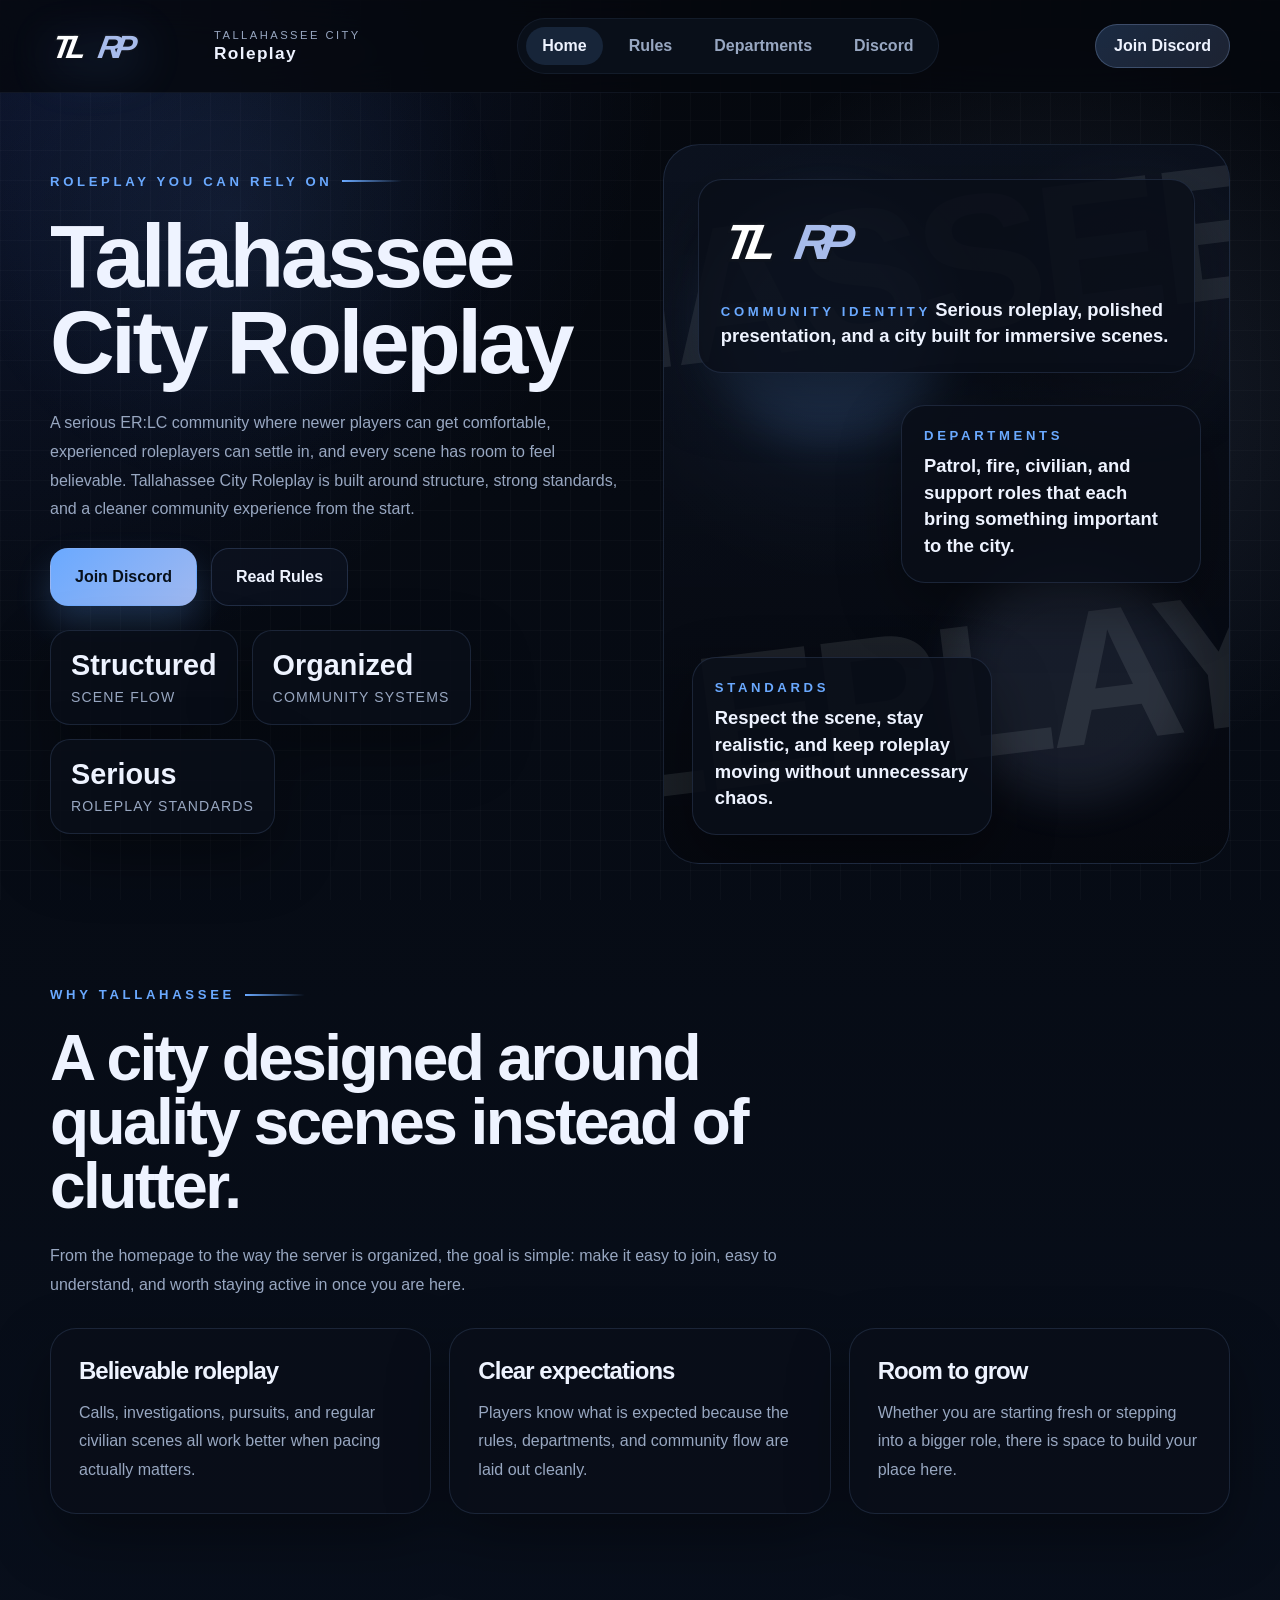
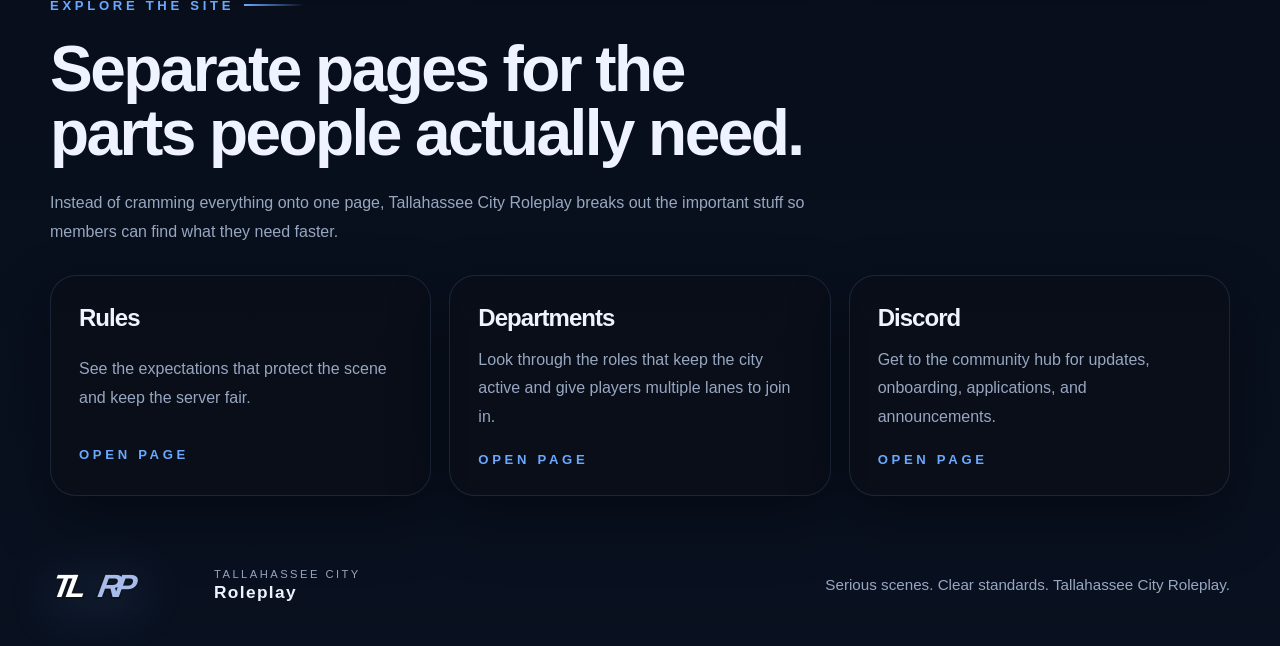
==== commit 28d4668c: "Convert site to Tallahassee City Roleplay pages" ====
--- a/index.html
+++ b/index.html
@@ -3,91 +3,92 @@
   <head>
     <meta charset="UTF-8" />
     <meta name="viewport" content="width=device-width, initial-scale=1.0" />
-    <title>TLRP | Serious ER:LC Roleplay Community</title>
+    <title>Tallahassee City Roleplay | Home</title>
     <meta
       name="description"
-      content="TLRP is a serious ER:LC roleplay community built around realistic scenes, organized departments, and strong staff support."
+      content="Tallahassee City Roleplay is a serious ER:LC community focused on realistic scenes, organized departments, and a polished player experience."
     />
     <link rel="stylesheet" href="styles.css" />
   </head>
   <body>
     <div class="page-bg"></div>
 
-    <header class="site-header" id="top">
+    <header class="site-header">
       <div class="container header-row">
-        <a class="brand" href="#top">
-          <img src="assets/tlrp-mark.svg" alt="TLRP logo" />
+        <a class="brand" href="index.html">
+          <img src="assets/tlrp-mark.svg" alt="Tallahassee City Roleplay logo" />
           <span class="brand-copy">
-            <span>Serious ER:LC</span>
-            <strong>Roleplay Community</strong>
+            <span>Tallahassee City</span>
+            <strong>Roleplay</strong>
           </span>
         </a>
 
         <nav class="site-nav" aria-label="Primary navigation">
-          <a href="#top">Home</a>
-          <a href="#rules">Rules</a>
-          <a href="#departments">Departments</a>
-          <a href="#discord">Discord</a>
+          <a class="active" href="index.html">Home</a>
+          <a href="rules.html">Rules</a>
+          <a href="departments.html">Departments</a>
+          <a href="discord.html">Discord</a>
         </nav>
 
-        <a class="header-cta" href="#discord">Join Server</a>
+        <a class="header-cta" href="discord.html">Join Discord</a>
       </div>
     </header>
 
     <main>
-      <section class="hero">
+      <section class="hero hero-home">
         <div class="container hero-grid">
           <div class="hero-copy">
-            <span class="section-kicker">Serious ER:LC roleplay</span>
-            <h1>Built for players who want realistic scenes, active departments, and a community that feels organized.</h1>
+            <span class="section-kicker">Roleplay you can rely on</span>
+            <h1>Tallahassee City Roleplay</h1>
             <p>
-              TLRP focuses on believable roleplay, steady staff support, and a cleaner experience from the moment you
-              join. Whether you are learning ER:LC for the first time or looking for a better place to stay long term,
-              the goal is the same: make every session feel worth being part of.
+              A serious ER:LC community where newer players can get comfortable, experienced roleplayers can settle in,
+              and every scene has room to feel believable. Tallahassee City Roleplay is built around structure, strong
+              standards, and a cleaner community experience from the start.
             </p>
 
             <div class="hero-actions">
-              <a class="button button-primary" href="#discord">Join Discord</a>
-              <a class="button button-secondary" href="#rules">View Standards</a>
+              <a class="button button-primary" href="discord.html">Join Discord</a>
+              <a class="button button-secondary" href="rules.html">Read Rules</a>
             </div>
 
             <div class="hero-stats">
               <article>
-                <strong>Immersive</strong>
-                <span>scene quality</span>
+                <strong>Structured</strong>
+                <span>scene flow</span>
               </article>
               <article>
-                <strong>4 lanes</strong>
-                <span>department focus</span>
+                <strong>Organized</strong>
+                <span>community systems</span>
               </article>
               <article>
-                <strong>Community</strong>
-                <span>driven support</span>
+                <strong>Serious</strong>
+                <span>roleplay standards</span>
               </article>
             </div>
           </div>
 
-          <div class="hero-visual" aria-hidden="true">
+          <div class="hero-visual hero-visual-home" aria-hidden="true">
             <div class="glow glow-left"></div>
             <div class="glow glow-right"></div>
-            <div class="hero-wordmark">TLRP</div>
+            <div class="hero-wall-text hero-wall-text-top">TALLAHASSEE</div>
+            <div class="hero-wall-text hero-wall-text-bottom">CITY ROLEPLAY</div>
 
             <article class="hero-panel hero-brand-panel">
               <img src="assets/tlrp-mark.svg" alt="" />
               <div>
-                <span class="mini-label">Identity</span>
-                <strong>Clean branding, strong standards, serious roleplay.</strong>
+                <span class="mini-label">Community identity</span>
+                <strong>Serious roleplay, polished presentation, and a city built for immersive scenes.</strong>
               </div>
             </article>
 
             <article class="hero-panel hero-panel-right">
-              <span class="mini-label">Operations</span>
-              <strong>Departments, rules, and announcements all stay organized in one place.</strong>
+              <span class="mini-label">Departments</span>
+              <strong>Patrol, fire, civilian, and support roles that each bring something important to the city.</strong>
             </article>
 
             <article class="hero-panel hero-panel-left">
-              <span class="mini-label">Experience</span>
-              <strong>Friendly to newer players without lowering the standard for scenes.</strong>
+              <span class="mini-label">Standards</span>
+              <strong>Respect the scene, stay realistic, and keep roleplay moving without unnecessary chaos.</strong>
             </article>
           </div>
         </div>
@@ -96,130 +97,58 @@
       <section class="section">
         <div class="container">
           <div class="section-heading">
-            <span class="section-kicker">Why join</span>
-            <h2>A server built to reward good roleplay.</h2>
+            <span class="section-kicker">Why Tallahassee</span>
+            <h2>A city designed around quality scenes instead of clutter.</h2>
             <p>
-              TLRP is made for people who want more than random scenes and constant confusion. The structure is there
-              to help players settle in, stay active, and actually enjoy the quality of the roleplay around them.
+              From the homepage to the way the server is organized, the goal is simple: make it easy to join, easy to
+              understand, and worth staying active in once you are here.
             </p>
           </div>
 
           <div class="card-grid card-grid-three">
             <article class="info-card">
-              <h3>Realistic pacing</h3>
-              <p>Scenes are given room to breathe so pursuits, callouts, and investigations feel more believable.</p>
+              <h3>Believable roleplay</h3>
+              <p>Calls, investigations, pursuits, and regular civilian scenes all work better when pacing actually matters.</p>
             </article>
             <article class="info-card">
-              <h3>Helpful onboarding</h3>
-              <p>New members can get started without guessing where everything is or how the server works.</p>
+              <h3>Clear expectations</h3>
+              <p>Players know what is expected because the rules, departments, and community flow are laid out cleanly.</p>
             </article>
             <article class="info-card">
-              <h3>Active departments</h3>
-              <p>Every department has a clear purpose so there is always more than one way to be involved.</p>
-            </article>
-            <article class="info-card">
-              <h3>Clear moderation</h3>
-              <p>Staff direction is straightforward and focused on protecting the scene, not dragging things out.</p>
-            </article>
-            <article class="info-card">
-              <h3>Community focus</h3>
-              <p>Respect, consistency, and communication matter here just as much as the roleplay itself.</p>
-            </article>
-            <article class="info-card">
-              <h3>Consistent direction</h3>
-              <p>Rules, updates, and expectations stay easy to follow so players always know what the standard is.</p>
+              <h3>Room to grow</h3>
+              <p>Whether you are starting fresh or stepping into a bigger role, there is space to build your place here.</p>
             </article>
           </div>
         </div>
       </section>
 
-      <section class="section section-split" id="rules">
-        <div class="container split-grid">
+      <section class="section">
+        <div class="container">
           <div class="section-heading">
-            <span class="section-kicker">Rules</span>
-            <h2>The standard is simple: stay believable and respect the scene.</h2>
+            <span class="section-kicker">Explore the site</span>
+            <h2>Separate pages for the parts people actually need.</h2>
             <p>
-              TLRP is built around clean interactions. The point is not to overcomplicate roleplay, it is to make sure
-              the people around you can trust the scene to stay fair, grounded, and enjoyable.
+              Instead of cramming everything onto one page, Tallahassee City Roleplay breaks out the important stuff so
+              members can find what they need faster.
             </p>
           </div>
 
-          <div class="rule-list">
-            <article class="rule-card">
-              <span class="rule-number">01</span>
-              <div>
-                <h3>Respect the scene</h3>
-                <p>Give other players room to contribute and do not turn every interaction into a one-person moment.</p>
-              </div>
-            </article>
-
-            <article class="rule-card">
-              <span class="rule-number">02</span>
-              <div>
-                <h3>Keep actions realistic</h3>
-                <p>Decisions, reactions, and character behavior should fit the situation instead of breaking immersion.</p>
-              </div>
-            </article>
-
-            <article class="rule-card">
-              <span class="rule-number">03</span>
-              <div>
-                <h3>Follow staff direction</h3>
-                <p>When staff step in, respond quickly and move forward so the rest of the server is not held up.</p>
-              </div>
-            </article>
-          </div>
-        </div>
-      </section>
-
-      <section class="section" id="departments">
-        <div class="container">
-          <div class="section-heading">
-            <span class="section-kicker">Departments</span>
-            <h2>Find your lane and build stronger scenes.</h2>
-            <p>
-              Whether you want patrol structure, emergency response, civilian stories, or a staff role behind the
-              scenes, TLRP gives you room to contribute in a way that matters.
-            </p>
-          </div>
-
-          <div class="card-grid card-grid-two">
-            <article class="department-card">
-              <span class="department-pill">Patrol Operations</span>
-              <p>Traffic stops, active patrols, pursuits, and longer-form law enforcement scenes with stronger pacing.</p>
-            </article>
-            <article class="department-card">
-              <span class="department-pill">Fire &amp; Rescue</span>
-              <p>Medical response, fire scenes, and coordinated emergencies that add weight to the city around you.</p>
-            </article>
-            <article class="department-card">
-              <span class="department-pill">Civilian Roleplay</span>
-              <p>Businesses, storylines, character development, and the everyday roleplay that makes the map feel alive.</p>
-            </article>
-            <article class="department-card">
-              <span class="department-pill">Staff &amp; Support</span>
-              <p>Moderation, structure, and behind-the-scenes work that keeps the server clean and worth returning to.</p>
-            </article>
-          </div>
-        </div>
-      </section>
-
-      <section class="section" id="discord">
-        <div class="container">
-          <div class="discord-panel">
-            <div>
-              <span class="section-kicker">Discord</span>
-              <h2>Everything starts in the TLRP Discord.</h2>
-              <p>
-                Announcements, updates, applications, and community communication all run through the Discord. Join in,
-                read the standards, and get connected before your next session.
-              </p>
-            </div>
-
-            <div class="discord-actions">
-              <a class="button button-primary" href="https://discord.gg/yourinvite">Join Discord</a>
-              <span>Announcements, updates, and server info all live there.</span>
-            </div>
+          <div class="card-grid card-grid-three">
+            <a class="info-card info-card-link" href="rules.html">
+              <h3>Rules</h3>
+              <p>See the expectations that protect the scene and keep the server fair.</p>
+              <span class="link-label">Open page</span>
+            </a>
+            <a class="info-card info-card-link" href="departments.html">
+              <h3>Departments</h3>
+              <p>Look through the roles that keep the city active and give players multiple lanes to join in.</p>
+              <span class="link-label">Open page</span>
+            </a>
+            <a class="info-card info-card-link" href="discord.html">
+              <h3>Discord</h3>
+              <p>Get to the community hub for updates, onboarding, applications, and announcements.</p>
+              <span class="link-label">Open page</span>
+            </a>
           </div>
         </div>
       </section>
@@ -227,14 +156,14 @@
 
     <footer class="site-footer">
       <div class="container footer-row">
-        <a class="brand" href="#top">
+        <a class="brand" href="index.html">
           <img src="assets/tlrp-mark.svg" alt="" />
           <span class="brand-copy">
-            <span>Serious ER:LC</span>
-            <strong>Roleplay Community</strong>
+            <span>Tallahassee City</span>
+            <strong>Roleplay</strong>
           </span>
         </a>
-        <p>Structured scenes. Clear standards. TLRP.</p>
+        <p>Serious scenes. Clear standards. Tallahassee City Roleplay.</p>
       </div>
     </footer>
   </body>
--- a/styles.css
+++ b/styles.css
@@ -1,12 +1,12 @@
 :root {
-  --bg: #070b12;
-  --bg-soft: #0f1724;
-  --panel: rgba(11, 17, 28, 0.88);
+  --bg: #05080e;
+  --panel: rgba(10, 14, 24, 0.88);
+  --panel-soft: rgba(13, 20, 33, 0.9);
   --line: rgba(143, 182, 255, 0.14);
   --text: #eef3ff;
   --muted: #98a7c1;
-  --blue: #7d98d9;
-  --blue-strong: #a8bceb;
+  --blue: #6aa9ff;
+  --blue-strong: #9fb8f0;
   --shadow: 0 24px 60px rgba(0, 0, 0, 0.35);
   --font-body: "Aptos", "Trebuchet MS", "Segoe UI", sans-serif;
   --font-display: "Bahnschrift", "Arial Black", "Trebuchet MS", sans-serif;
@@ -26,7 +26,7 @@
   background:
     radial-gradient(circle at top left, rgba(72, 113, 255, 0.14), transparent 26%),
     radial-gradient(circle at 82% 18%, rgba(168, 188, 235, 0.12), transparent 18%),
-    linear-gradient(180deg, #05080e 0%, #0a1020 100%);
+    linear-gradient(180deg, #05080e 0%, #091120 100%);
   color: var(--text);
   font-family: var(--font-body);
 }
@@ -57,8 +57,8 @@
   position: fixed;
   inset: 0;
   background:
-    radial-gradient(circle at 18% 24%, rgba(125, 152, 217, 0.1), transparent 22%),
-    radial-gradient(circle at 76% 72%, rgba(168, 188, 235, 0.08), transparent 18%);
+    radial-gradient(circle at 18% 24%, rgba(106, 169, 255, 0.08), transparent 22%),
+    radial-gradient(circle at 76% 72%, rgba(159, 184, 240, 0.08), transparent 18%);
   pointer-events: none;
   z-index: -1;
 }
@@ -71,9 +71,9 @@
 .site-header {
   position: sticky;
   top: 0;
-  z-index: 10;
+  z-index: 20;
   border-bottom: 1px solid rgba(143, 182, 255, 0.08);
-  background: rgba(5, 8, 14, 0.8);
+  background: rgba(5, 8, 14, 0.82);
   backdrop-filter: blur(18px);
 }
 
@@ -97,7 +97,7 @@
 
 .brand img {
   width: 150px;
-  filter: drop-shadow(0 10px 24px rgba(125, 152, 217, 0.25));
+  filter: drop-shadow(0 10px 24px rgba(106, 169, 255, 0.24));
 }
 
 .brand-copy {
@@ -114,7 +114,7 @@
 
 .brand-copy strong {
   font-family: var(--font-display);
-  font-size: 1.05rem;
+  font-size: 1.08rem;
   letter-spacing: 0.08em;
   line-height: 1.05;
 }
@@ -131,7 +131,8 @@
 
 .site-nav a,
 .header-cta,
-.button {
+.button,
+.info-card-link {
   transition:
     transform 180ms ease,
     background-color 180ms ease,
@@ -146,59 +147,74 @@
   font-weight: 700;
 }
 
-.site-nav a:hover,
-.header-cta:hover,
-.button:hover {
-  transform: translateY(-1px);
-}
-
+.site-nav a.active,
 .site-nav a:hover {
-  background: rgba(125, 152, 217, 0.14);
+  background: rgba(106, 169, 255, 0.14);
   color: var(--text);
 }
 
 .header-cta {
   padding: 12px 18px;
-  border: 1px solid rgba(168, 188, 235, 0.26);
+  border: 1px solid rgba(159, 184, 240, 0.26);
   border-radius: 999px;
-  background: linear-gradient(135deg, rgba(125, 152, 217, 0.22), rgba(168, 188, 235, 0.16));
+  background: linear-gradient(135deg, rgba(106, 169, 255, 0.22), rgba(159, 184, 240, 0.16));
   color: var(--text);
   font-weight: 800;
 }
 
-.hero {
+.header-cta:hover,
+.button:hover,
+.info-card-link:hover {
+  transform: translateY(-1px);
+}
+
+.hero,
+.page-hero {
   padding: 36px 0 24px;
 }
 
 .hero-grid {
   display: grid;
-  grid-template-columns: minmax(0, 1fr) minmax(360px, 0.92fr);
+  grid-template-columns: minmax(0, 1fr) minmax(400px, 0.98fr);
   gap: 34px;
   align-items: center;
   min-height: calc(100vh - 150px);
 }
 
+.page-hero-grid {
+  display: grid;
+  grid-template-columns: minmax(0, 1fr) minmax(260px, 0.5fr);
+  gap: 28px;
+  align-items: start;
+  padding-top: 48px;
+}
+
 .hero-copy,
+.page-hero-copy,
 .section-heading,
-.discord-panel,
 .hero-panel,
 .info-card,
 .rule-card,
-.department-card {
+.department-card,
+.side-panel,
+.cta-panel {
   position: relative;
 }
 
-.hero-copy {
+.hero-copy,
+.page-hero-copy,
+.section-heading {
   display: grid;
   gap: 24px;
 }
 
 .section-kicker,
-.mini-label {
+.mini-label,
+.link-label {
   display: inline-flex;
   align-items: center;
   gap: 10px;
-  color: #a8bceb;
+  color: var(--blue);
   font-size: 0.82rem;
   font-weight: 800;
   letter-spacing: 0.28em;
@@ -209,13 +225,13 @@
   content: "";
   width: 60px;
   height: 2px;
-  background: linear-gradient(90deg, var(--blue-strong), rgba(168, 188, 235, 0));
+  background: linear-gradient(90deg, var(--blue), rgba(106, 169, 255, 0));
 }
 
 h1,
 h2,
 h3,
-.hero-wordmark,
+.hero-wall-text,
 .rule-number,
 .department-pill {
   font-family: var(--font-display);
@@ -230,7 +246,7 @@
 
 h2 {
   margin: 0;
-  font-size: clamp(2.3rem, 5vw, 4rem);
+  font-size: clamp(2.25rem, 5vw, 4rem);
   line-height: 1;
 }
 
@@ -245,8 +261,7 @@
   line-height: 1.8;
 }
 
-.hero-actions,
-.discord-actions {
+.hero-actions {
   display: flex;
   flex-wrap: wrap;
   gap: 14px;
@@ -265,8 +280,8 @@
 
 .button-primary {
   background: linear-gradient(135deg, var(--blue), var(--blue-strong));
-  color: #06101b;
-  box-shadow: 0 18px 34px rgba(125, 152, 217, 0.24);
+  color: #07101b;
+  box-shadow: 0 18px 34px rgba(106, 169, 255, 0.22);
 }
 
 .button-secondary {
@@ -286,7 +301,8 @@
 .rule-card,
 .department-card,
 .hero-panel,
-.discord-panel {
+.side-panel,
+.cta-panel {
   border: 1px solid var(--line);
   background: var(--panel);
   box-shadow: var(--shadow);
@@ -319,8 +335,8 @@
   border-radius: 36px;
   background:
     linear-gradient(180deg, rgba(15, 22, 38, 0.48), rgba(5, 8, 15, 0.9)),
-    radial-gradient(circle at 30% 30%, rgba(125, 152, 217, 0.18), transparent 34%),
-    radial-gradient(circle at 82% 22%, rgba(168, 188, 235, 0.16), transparent 22%),
+    radial-gradient(circle at 30% 30%, rgba(106, 169, 255, 0.18), transparent 34%),
+    radial-gradient(circle at 82% 22%, rgba(159, 184, 240, 0.16), transparent 22%),
     linear-gradient(140deg, rgba(10, 16, 27, 0.95), rgba(5, 8, 15, 0.92));
 }
 
@@ -337,25 +353,33 @@
 .glow-left {
   top: 56px;
   left: 42px;
-  background: rgba(125, 152, 217, 0.24);
+  background: rgba(106, 169, 255, 0.24);
 }
 
 .glow-right {
   right: 36px;
   bottom: 60px;
-  background: rgba(168, 188, 235, 0.16);
+  background: rgba(159, 184, 240, 0.16);
   animation-delay: -3s;
 }
 
-.hero-wordmark {
+.hero-wall-text {
   position: absolute;
-  right: -48px;
-  bottom: 36px;
-  font-size: clamp(8rem, 16vw, 13rem);
+  right: -52px;
+  font-size: clamp(7.4rem, 15vw, 12rem);
   font-weight: 900;
   line-height: 0.84;
-  color: rgba(246, 250, 255, 0.08);
-  transform: rotate(-8deg);
+  color: rgba(246, 250, 255, 0.09);
+  transform: rotate(-7deg);
+  white-space: nowrap;
+}
+
+.hero-wall-text-top {
+  top: 80px;
+}
+
+.hero-wall-text-bottom {
+  bottom: 42px;
 }
 
 .hero-panel {
@@ -378,23 +402,32 @@
   width: min(100%, 230px);
 }
 
-.hero-panel strong {
+.hero-panel strong,
+.side-panel strong {
   font-size: 1.15rem;
-  line-height: 1.4;
+  line-height: 1.45;
 }
 
 .hero-panel-right {
   position: absolute;
-  top: 250px;
+  top: 260px;
   right: 28px;
-  max-width: 280px;
+  max-width: 300px;
 }
 
 .hero-panel-left {
   position: absolute;
   left: 28px;
   bottom: 28px;
-  max-width: 280px;
+  max-width: 300px;
+}
+
+.side-panel {
+  display: grid;
+  gap: 12px;
+  padding: 24px;
+  border-radius: 24px;
+  background: var(--panel-soft);
 }
 
 .section {
@@ -402,13 +435,12 @@
 }
 
 .section-heading {
-  display: grid;
-  gap: 18px;
   max-width: 760px;
   margin-bottom: 28px;
 }
 
-.card-grid {
+.card-grid,
+.detail-grid {
   display: grid;
   gap: 18px;
 }
@@ -417,23 +449,29 @@
   grid-template-columns: repeat(3, minmax(0, 1fr));
 }
 
-.card-grid-two,
-.split-grid {
+.card-grid-two {
   grid-template-columns: repeat(2, minmax(0, 1fr));
 }
 
-.split-grid,
-.rule-list {
-  display: grid;
-  gap: 18px;
+.detail-grid {
+  grid-template-columns: repeat(2, minmax(0, 1fr));
 }
 
 .info-card,
-.department-card {
+.department-card,
+.info-card-link {
   display: grid;
   gap: 14px;
   padding: 28px;
   border-radius: 26px;
+}
+
+.info-card-link {
+  color: inherit;
+}
+
+.link-label {
+  margin-top: 6px;
 }
 
 .rule-card {
@@ -451,14 +489,14 @@
   width: 52px;
   height: 52px;
   border-radius: 16px;
-  background: linear-gradient(135deg, rgba(125, 152, 217, 0.2), rgba(168, 188, 235, 0.28));
+  background: linear-gradient(135deg, rgba(106, 169, 255, 0.2), rgba(159, 184, 240, 0.28));
   color: #eef3ff;
   font-size: 1.2rem;
   font-weight: 800;
 }
 
 .department-card {
-  min-height: 190px;
+  min-height: 210px;
 }
 
 .department-pill {
@@ -466,12 +504,12 @@
   width: fit-content;
   padding: 10px 16px;
   border-radius: 999px;
-  background: linear-gradient(135deg, rgba(125, 152, 217, 0.2), rgba(168, 188, 235, 0.18));
+  background: linear-gradient(135deg, rgba(106, 169, 255, 0.2), rgba(159, 184, 240, 0.18));
   color: #dfeafe;
   font-size: 1rem;
 }
 
-.discord-panel {
+.cta-panel {
   display: grid;
   grid-template-columns: minmax(0, 1fr) auto;
   gap: 28px;
@@ -479,17 +517,8 @@
   padding: 34px;
   border-radius: 32px;
   background:
-    radial-gradient(circle at 84% 20%, rgba(168, 188, 235, 0.18), transparent 26%),
+    radial-gradient(circle at 84% 20%, rgba(159, 184, 240, 0.18), transparent 26%),
     linear-gradient(135deg, rgba(13, 20, 33, 0.88), rgba(8, 12, 20, 0.96));
-}
-
-.discord-actions {
-  align-items: center;
-}
-
-.discord-actions span {
-  color: var(--muted);
-  font-size: 0.92rem;
 }
 
 .site-footer {
@@ -513,10 +542,11 @@
 
 @media (max-width: 1120px) {
   .hero-grid,
+  .page-hero-grid,
   .card-grid-three,
   .card-grid-two,
-  .split-grid,
-  .discord-panel {
+  .detail-grid,
+  .cta-panel {
     grid-template-columns: 1fr;
   }
 
@@ -529,7 +559,7 @@
   }
 
   .hero-visual {
-    min-height: 620px;
+    min-height: 640px;
   }
 
   .header-row {
@@ -552,8 +582,7 @@
 
   .header-row,
   .footer-row,
-  .discord-actions {
-    flex-direction: column;
+  .cta-panel {
     align-items: flex-start;
   }
 
@@ -583,7 +612,7 @@
   }
 
   .hero-visual {
-    min-height: 560px;
+    min-height: 580px;
     border-radius: 28px;
   }
 
@@ -599,7 +628,7 @@
   }
 
   .hero-panel-right {
-    top: 226px;
+    top: 242px;
     right: 18px;
   }
 
@@ -608,10 +637,21 @@
     bottom: 18px;
   }
 
-  .hero-wordmark {
+  .hero-wall-text {
     right: -16px;
-    bottom: 90px;
-    font-size: 7rem;
+    font-size: 6.3rem;
+  }
+
+  .hero-wall-text-top {
+    top: 108px;
+  }
+
+  .hero-wall-text-bottom {
+    bottom: 102px;
+  }
+
+  .cta-panel {
+    padding: 24px;
   }
 }
 
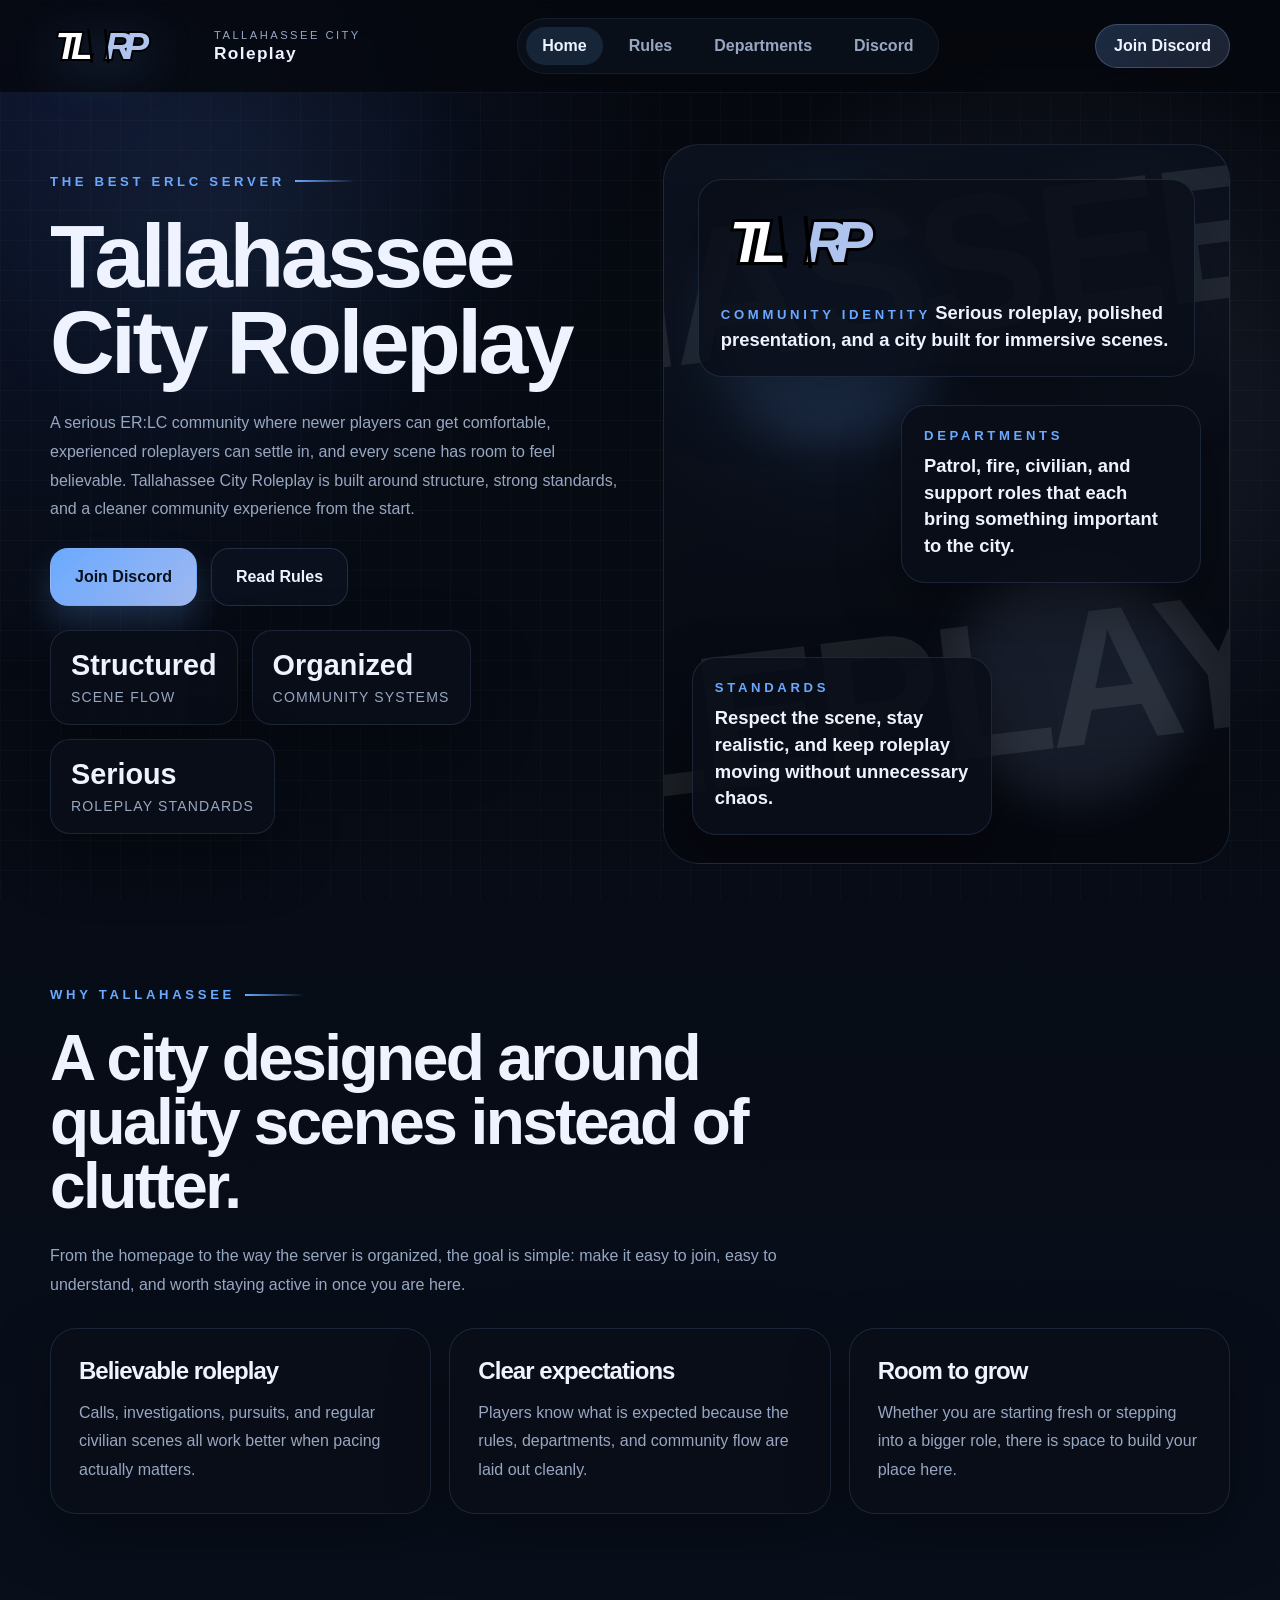
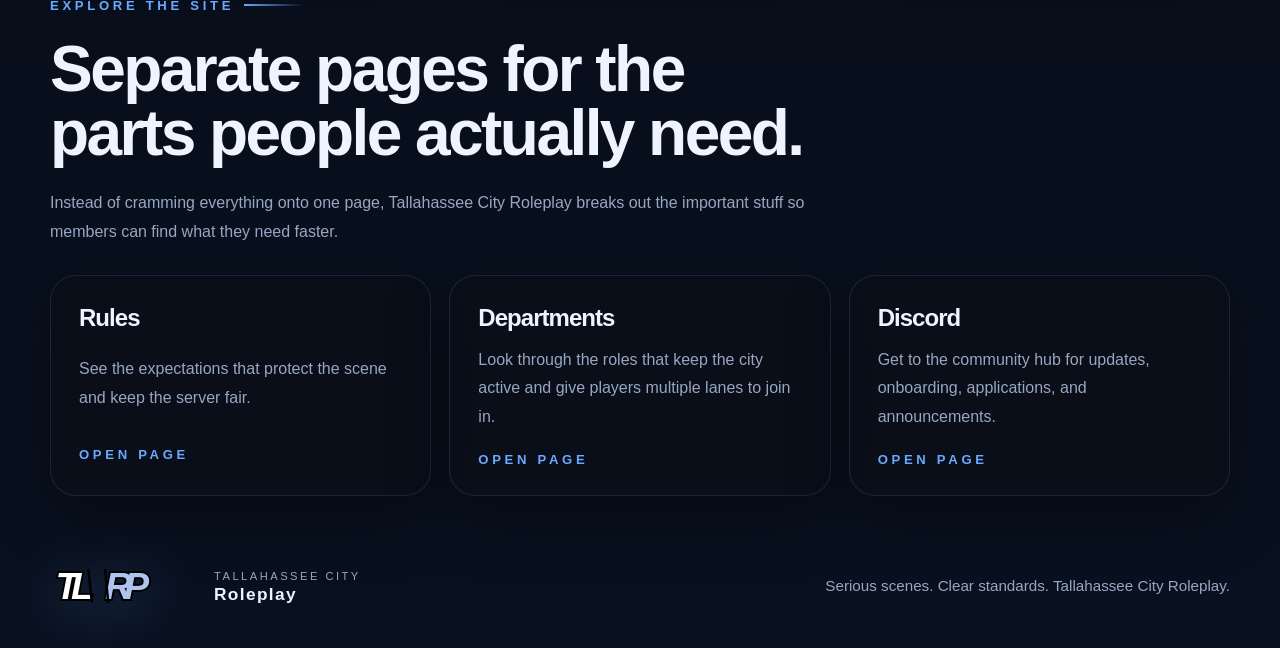
==== commit 81c46bfe: "Update index.html" ====
--- a/index.html
+++ b/index.html
@@ -38,7 +38,7 @@
       <section class="hero hero-home">
         <div class="container hero-grid">
           <div class="hero-copy">
-            <span class="section-kicker">Roleplay you can rely on</span>
+            <span class="section-kicker">The best ERLC Server</span>
             <h1>Tallahassee City Roleplay</h1>
             <p>
               A serious ER:LC community where newer players can get comfortable, experienced roleplayers can settle in,
--- a/styles.css
+++ b/styles.css
@@ -521,6 +521,28 @@
     linear-gradient(135deg, rgba(13, 20, 33, 0.88), rgba(8, 12, 20, 0.96));
 }
 
+.coming-soon-panel {
+  align-items: center;
+}
+
+.coming-soon-badge {
+  display: inline-flex;
+  align-items: center;
+  justify-content: center;
+  min-width: 220px;
+  min-height: 96px;
+  padding: 20px 28px;
+  border: 1px solid rgba(159, 184, 240, 0.24);
+  border-radius: 24px;
+  background: linear-gradient(135deg, rgba(106, 169, 255, 0.18), rgba(159, 184, 240, 0.12));
+  color: var(--text);
+  font-family: var(--font-display);
+  font-size: 2rem;
+  font-weight: 900;
+  letter-spacing: -0.04em;
+  text-transform: uppercase;
+}
+
 .site-footer {
   padding: 64px 0 36px;
 }
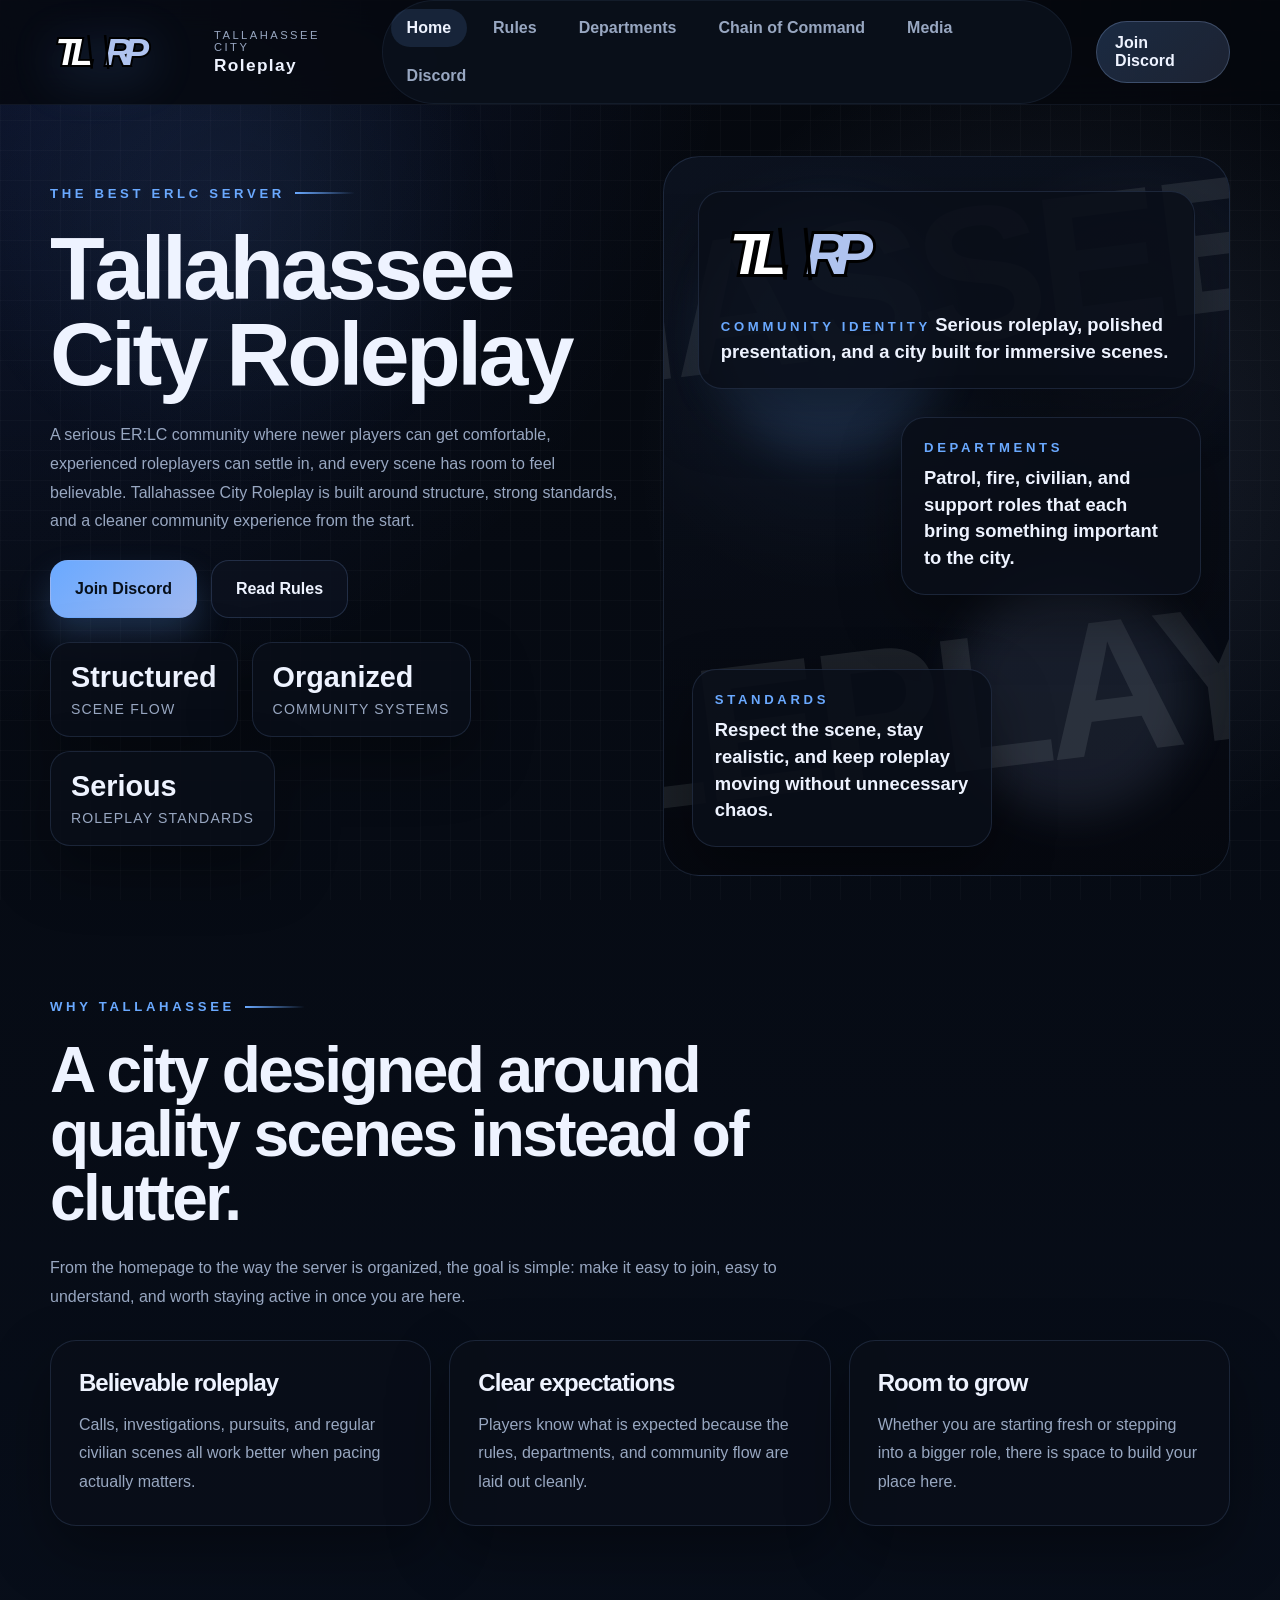
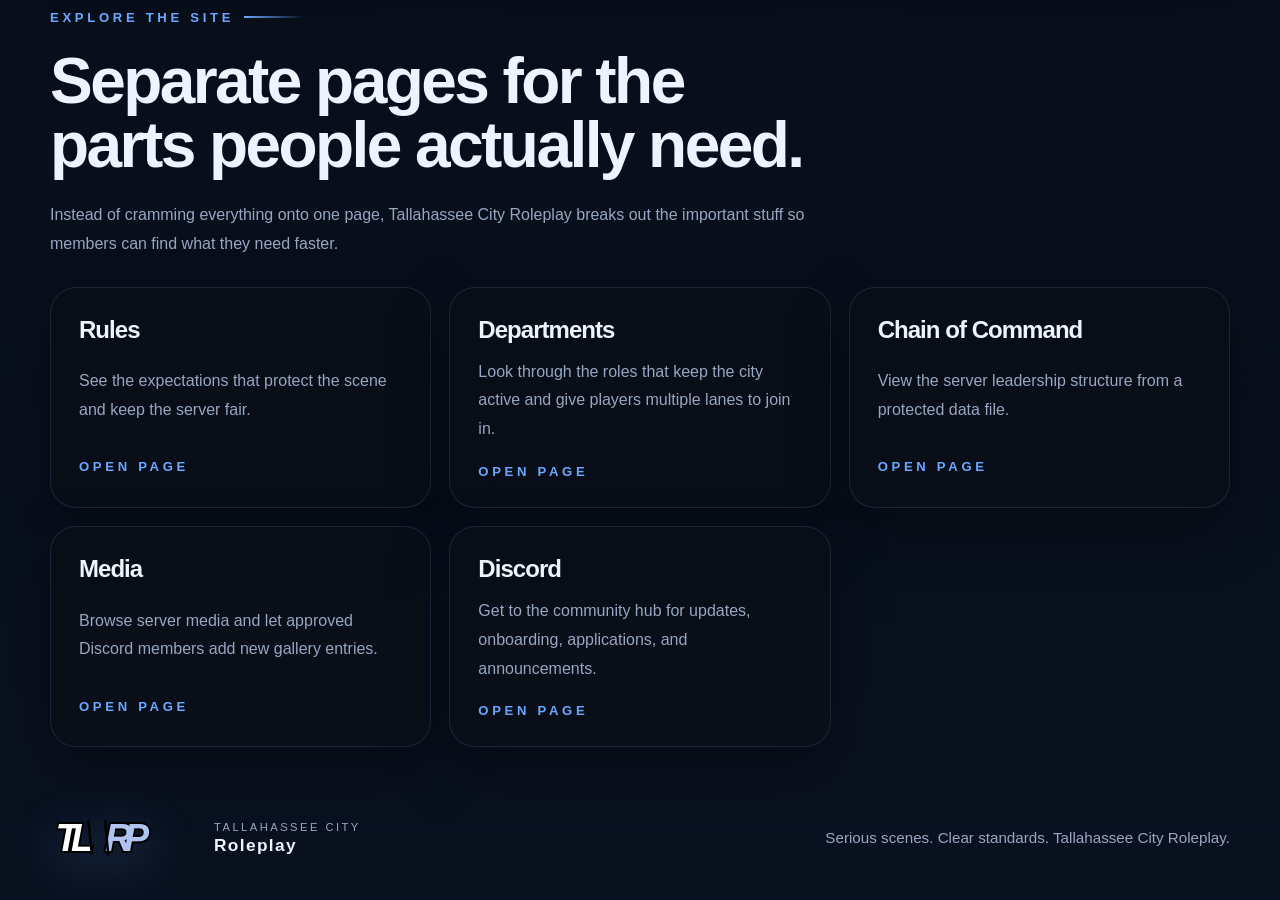
==== commit c55e9189: "Add protected media and chain of command pages" ====
--- a/index.html
+++ b/index.html
@@ -27,6 +27,8 @@
           <a class="active" href="index.html">Home</a>
           <a href="rules.html">Rules</a>
           <a href="departments.html">Departments</a>
+          <a href="chain-of-command.html">Chain of Command</a>
+          <a href="media.html">Media</a>
           <a href="discord.html">Discord</a>
         </nav>
 
@@ -144,6 +146,16 @@
               <p>Look through the roles that keep the city active and give players multiple lanes to join in.</p>
               <span class="link-label">Open page</span>
             </a>
+            <a class="info-card info-card-link" href="chain-of-command.html">
+              <h3>Chain of Command</h3>
+              <p>View the server leadership structure from a protected data file.</p>
+              <span class="link-label">Open page</span>
+            </a>
+            <a class="info-card info-card-link" href="media.html">
+              <h3>Media</h3>
+              <p>Browse server media and let approved Discord members add new gallery entries.</p>
+              <span class="link-label">Open page</span>
+            </a>
             <a class="info-card info-card-link" href="discord.html">
               <h3>Discord</h3>
               <p>Get to the community hub for updates, onboarding, applications, and announcements.</p>
--- a/styles.css
+++ b/styles.css
@@ -122,6 +122,7 @@
 .site-nav {
   display: flex;
   align-items: center;
+  flex-wrap: wrap;
   gap: 10px;
   padding: 8px;
   border: 1px solid rgba(143, 182, 255, 0.08);
@@ -166,6 +167,13 @@
 .button:hover,
 .info-card-link:hover {
   transform: translateY(-1px);
+}
+
+.header-cta:focus-visible,
+.button:focus-visible,
+.site-nav a:focus-visible {
+  outline: 2px solid rgba(159, 184, 240, 0.85);
+  outline-offset: 3px;
 }
 
 .hero,
@@ -472,6 +480,183 @@
 
 .link-label {
   margin-top: 6px;
+}
+
+.page-note {
+  margin-bottom: 18px;
+  padding: 16px 18px;
+  border: 1px solid var(--line);
+  border-radius: 18px;
+  background: var(--panel-soft);
+  color: var(--muted);
+}
+
+.page-note-success {
+  border-color: rgba(106, 169, 255, 0.3);
+  color: #dcebff;
+}
+
+.page-note-warning {
+  border-color: rgba(235, 195, 120, 0.28);
+  color: #f3dca7;
+}
+
+.page-note-error {
+  border-color: rgba(255, 132, 132, 0.28);
+  color: #ffc1c1;
+}
+
+.admin-card,
+.command-card,
+.media-card,
+.empty-card {
+  border: 1px solid var(--line);
+  background: var(--panel);
+  box-shadow: var(--shadow);
+}
+
+.admin-card {
+  display: grid;
+  gap: 24px;
+  padding: 28px;
+  border-radius: 28px;
+}
+
+.admin-card-copy {
+  display: grid;
+  gap: 14px;
+}
+
+.admin-card-actions {
+  display: flex;
+  flex-wrap: wrap;
+  gap: 14px;
+}
+
+.muted-text {
+  color: var(--muted);
+}
+
+.media-form {
+  display: grid;
+  grid-template-columns: repeat(2, minmax(0, 1fr));
+  gap: 16px;
+}
+
+.media-form label {
+  display: grid;
+  gap: 8px;
+  color: var(--text);
+  font-weight: 700;
+}
+
+.media-form span {
+  color: var(--muted);
+  font-size: 0.82rem;
+  letter-spacing: 0.08em;
+  text-transform: uppercase;
+}
+
+.media-form input,
+.media-form select,
+.media-form textarea {
+  width: 100%;
+  border: 1px solid rgba(143, 182, 255, 0.18);
+  border-radius: 16px;
+  background: rgba(7, 11, 19, 0.9);
+  color: var(--text);
+  padding: 14px 16px;
+  font: inherit;
+}
+
+.media-form textarea {
+  min-height: 140px;
+  resize: vertical;
+}
+
+.media-form-full {
+  grid-column: 1 / -1;
+}
+
+.media-grid,
+.chain-grid {
+  display: grid;
+  grid-template-columns: repeat(2, minmax(0, 1fr));
+  gap: 18px;
+}
+
+.media-card,
+.command-card,
+.empty-card {
+  border-radius: 28px;
+  overflow: hidden;
+}
+
+.media-card {
+  display: grid;
+}
+
+.media-preview {
+  aspect-ratio: 16 / 9;
+  background: rgba(7, 11, 19, 0.95);
+  overflow: hidden;
+}
+
+.media-image,
+.media-video,
+.media-embed {
+  width: 100%;
+  height: 100%;
+  border: 0;
+  object-fit: cover;
+}
+
+.media-copy {
+  display: grid;
+  gap: 12px;
+  padding: 22px;
+}
+
+.media-meta {
+  display: flex;
+  flex-wrap: wrap;
+  gap: 12px;
+  color: var(--muted);
+  font-size: 0.9rem;
+}
+
+.command-card {
+  display: grid;
+  gap: 18px;
+  padding: 28px;
+}
+
+.command-list {
+  display: grid;
+  gap: 14px;
+}
+
+.command-member {
+  display: grid;
+  gap: 4px;
+  padding: 16px 18px;
+  border: 1px solid rgba(143, 182, 255, 0.1);
+  border-radius: 18px;
+  background: rgba(7, 11, 19, 0.9);
+}
+
+.command-member strong {
+  font-size: 1rem;
+}
+
+.command-member span {
+  color: var(--muted);
+}
+
+.empty-card {
+  display: grid;
+  gap: 12px;
+  padding: 28px;
 }
 
 .rule-card {
@@ -551,6 +736,143 @@
   font-size: 0.95rem;
 }
 
+.brand,
+.site-nav,
+.header-cta,
+.hero-copy > *,
+.page-hero-copy > *,
+.page-hero-side > *,
+.hero-visual,
+.hero-stats > *,
+.section-heading > *,
+.card-grid > *,
+.detail-grid > *,
+.rule-card,
+.department-card,
+.side-panel,
+.cta-panel,
+.admin-card,
+.media-grid > *,
+.chain-grid > *,
+.footer-row > * {
+  opacity: 0;
+  animation: riseIn 720ms cubic-bezier(0.22, 1, 0.36, 1) forwards;
+}
+
+.brand {
+  animation-delay: 60ms;
+}
+
+.site-nav {
+  animation-delay: 120ms;
+}
+
+.header-cta {
+  animation-delay: 180ms;
+}
+
+.hero-copy > *:nth-child(1),
+.page-hero-copy > *:nth-child(1),
+.section-heading > *:nth-child(1) {
+  animation-delay: 140ms;
+}
+
+.hero-copy > *:nth-child(2),
+.page-hero-copy > *:nth-child(2),
+.section-heading > *:nth-child(2) {
+  animation-delay: 220ms;
+}
+
+.hero-copy > *:nth-child(3),
+.page-hero-copy > *:nth-child(3),
+.section-heading > *:nth-child(3) {
+  animation-delay: 300ms;
+}
+
+.hero-copy > *:nth-child(4),
+.page-hero-copy > *:nth-child(4) {
+  animation-delay: 380ms;
+}
+
+.hero-copy > *:nth-child(5),
+.page-hero-copy > *:nth-child(5) {
+  animation-delay: 460ms;
+}
+
+.page-hero-side > * {
+  animation-delay: 320ms;
+}
+
+.hero-visual {
+  animation-delay: 260ms;
+}
+
+.hero-stats > *:nth-child(1),
+.card-grid > *:nth-child(1),
+.detail-grid > *:nth-child(1),
+.media-grid > *:nth-child(1),
+.chain-grid > *:nth-child(1),
+.footer-row > *:nth-child(1) {
+  animation-delay: 120ms;
+}
+
+.hero-stats > *:nth-child(2),
+.card-grid > *:nth-child(2),
+.detail-grid > *:nth-child(2),
+.media-grid > *:nth-child(2),
+.chain-grid > *:nth-child(2),
+.footer-row > *:nth-child(2) {
+  animation-delay: 190ms;
+}
+
+.hero-stats > *:nth-child(3),
+.card-grid > *:nth-child(3),
+.media-grid > *:nth-child(3),
+.chain-grid > *:nth-child(3) {
+  animation-delay: 260ms;
+}
+
+.card-grid > *:nth-child(4),
+.media-grid > *:nth-child(4),
+.chain-grid > *:nth-child(4) {
+  animation-delay: 330ms;
+}
+
+.card-grid > *:nth-child(5),
+.media-grid > *:nth-child(5),
+.chain-grid > *:nth-child(5) {
+  animation-delay: 400ms;
+}
+
+.card-grid > *:nth-child(6),
+.media-grid > *:nth-child(6),
+.chain-grid > *:nth-child(6) {
+  animation-delay: 470ms;
+}
+
+.rule-card:nth-child(1),
+.department-card:nth-child(1),
+.side-panel:nth-child(1),
+.cta-panel:nth-child(1),
+.admin-card:nth-child(1) {
+  animation-delay: 140ms;
+}
+
+.rule-card:nth-child(2),
+.department-card:nth-child(2) {
+  animation-delay: 220ms;
+}
+
+.rule-card:nth-child(3),
+.department-card:nth-child(3) {
+  animation-delay: 300ms;
+}
+
+.rule-card:nth-child(4),
+.department-card:nth-child(4) {
+  animation-delay: 380ms;
+}
+
 @keyframes floatGlow {
   0%,
   100% {
@@ -559,6 +881,20 @@
 
   50% {
     transform: translate3d(0, 14px, 0);
+  }
+}
+
+@keyframes riseIn {
+  from {
+    opacity: 0;
+    transform: translate3d(0, 24px, 0);
+    filter: blur(8px);
+  }
+
+  to {
+    opacity: 1;
+    transform: translate3d(0, 0, 0);
+    filter: blur(0);
   }
 }
 
@@ -568,7 +904,9 @@
   .card-grid-three,
   .card-grid-two,
   .detail-grid,
-  .cta-panel {
+  .cta-panel,
+  .media-grid,
+  .chain-grid {
     grid-template-columns: 1fr;
   }
 
@@ -606,6 +944,10 @@
   .footer-row,
   .cta-panel {
     align-items: flex-start;
+  }
+
+  .media-form {
+    grid-template-columns: 1fr;
   }
 
   .brand {
@@ -686,4 +1028,28 @@
     scroll-behavior: auto !important;
     transition-duration: 0.01ms !important;
   }
-}
+
+  .brand,
+  .site-nav,
+  .header-cta,
+  .hero-copy > *,
+  .page-hero-copy > *,
+  .page-hero-side > *,
+  .hero-visual,
+  .hero-stats > *,
+  .section-heading > *,
+  .card-grid > *,
+  .detail-grid > *,
+  .rule-card,
+  .department-card,
+  .side-panel,
+  .cta-panel,
+  .admin-card,
+  .media-grid > *,
+  .chain-grid > *,
+  .footer-row > * {
+    opacity: 1 !important;
+    filter: none !important;
+    transform: none !important;
+  }
+}
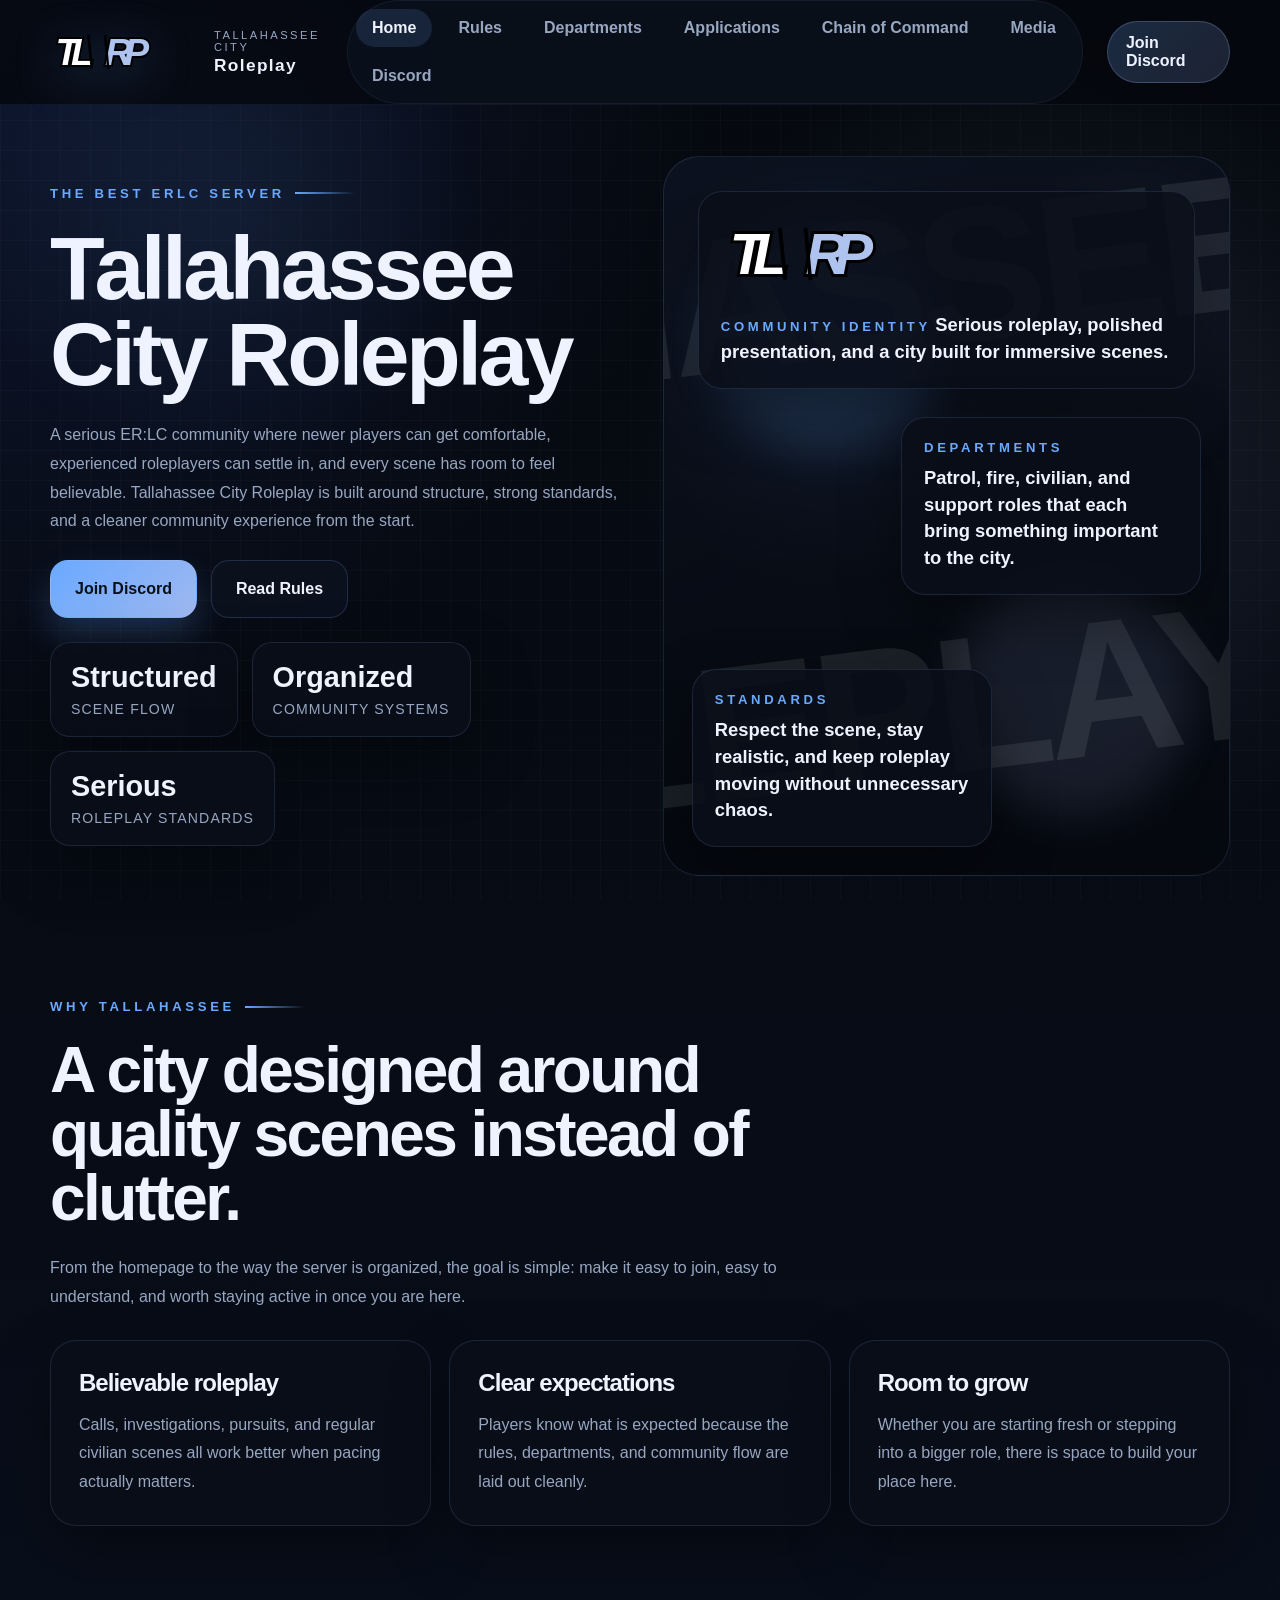
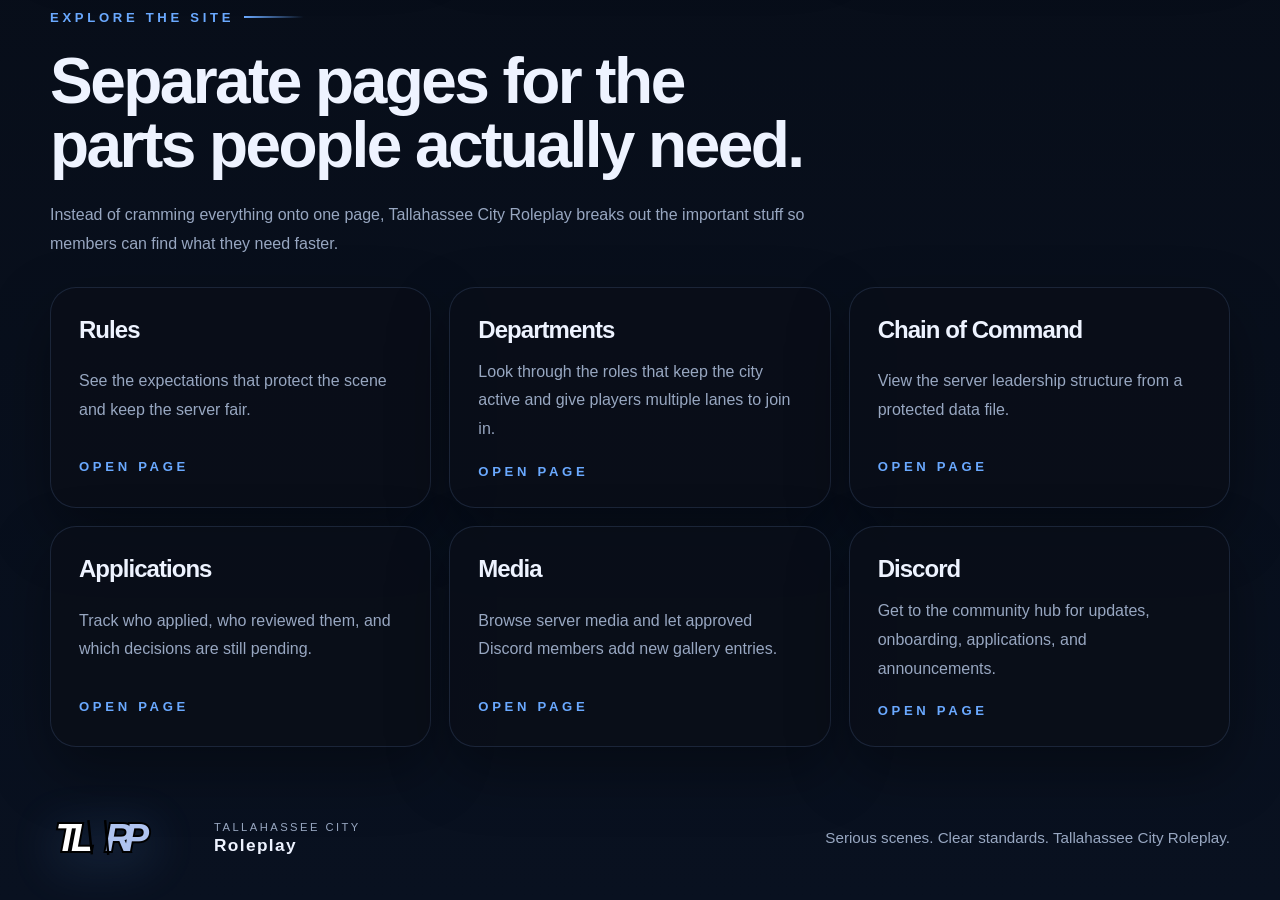
==== commit 2b4d4ad2: "Add role-gated applications tracker" ====
--- a/index.html
+++ b/index.html
@@ -27,6 +27,7 @@
           <a class="active" href="index.html">Home</a>
           <a href="rules.html">Rules</a>
           <a href="departments.html">Departments</a>
+          <a href="applications.html">Applications</a>
           <a href="chain-of-command.html">Chain of Command</a>
           <a href="media.html">Media</a>
           <a href="discord.html">Discord</a>
@@ -151,6 +152,11 @@
               <p>View the server leadership structure from a protected data file.</p>
               <span class="link-label">Open page</span>
             </a>
+            <a class="info-card info-card-link" href="applications.html">
+              <h3>Applications</h3>
+              <p>Track who applied, who reviewed them, and which decisions are still pending.</p>
+              <span class="link-label">Open page</span>
+            </a>
             <a class="info-card info-card-link" href="media.html">
               <h3>Media</h3>
               <p>Browse server media and let approved Discord members add new gallery entries.</p>
--- a/styles.css
+++ b/styles.css
@@ -298,6 +298,12 @@
   color: var(--text);
 }
 
+.button:disabled {
+  cursor: not-allowed;
+  opacity: 0.6;
+  transform: none;
+}
+
 .hero-stats {
   display: flex;
   flex-wrap: wrap;
@@ -509,6 +515,7 @@
 .admin-card,
 .command-card,
 .media-card,
+.application-card,
 .empty-card {
   border: 1px solid var(--line);
   background: var(--panel);
@@ -579,6 +586,7 @@
 }
 
 .media-grid,
+.applications-grid,
 .chain-grid {
   display: grid;
   grid-template-columns: repeat(2, minmax(0, 1fr));
@@ -587,6 +595,7 @@
 
 .media-card,
 .command-card,
+.application-card,
 .empty-card {
   border-radius: 28px;
   overflow: hidden;
@@ -623,6 +632,120 @@
   gap: 12px;
   color: var(--muted);
   font-size: 0.9rem;
+}
+
+.applications-grid {
+  align-items: start;
+}
+
+.application-card {
+  display: grid;
+  gap: 16px;
+  padding: 24px;
+}
+
+.application-card-top {
+  display: flex;
+  align-items: flex-start;
+  justify-content: space-between;
+  gap: 18px;
+}
+
+.application-meta {
+  display: flex;
+  flex-wrap: wrap;
+  gap: 12px;
+  color: var(--muted);
+  font-size: 0.92rem;
+}
+
+.status-pill,
+.permission-chip {
+  display: inline-flex;
+  align-items: center;
+  justify-content: center;
+  width: fit-content;
+  min-height: 40px;
+  padding: 0 16px;
+  border: 1px solid rgba(143, 182, 255, 0.18);
+  border-radius: 999px;
+  background: rgba(106, 169, 255, 0.12);
+  color: var(--text);
+  font-size: 0.82rem;
+  font-weight: 800;
+  letter-spacing: 0.08em;
+  text-transform: uppercase;
+}
+
+.status-pill-pending {
+  background: rgba(235, 195, 120, 0.14);
+  border-color: rgba(235, 195, 120, 0.28);
+  color: #f3dca7;
+}
+
+.status-pill-accepted {
+  background: rgba(106, 169, 255, 0.14);
+  border-color: rgba(106, 169, 255, 0.28);
+  color: #dcebff;
+}
+
+.status-pill-denied {
+  background: rgba(255, 132, 132, 0.14);
+  border-color: rgba(255, 132, 132, 0.28);
+  color: #ffc1c1;
+}
+
+.permissions-row {
+  display: flex;
+  flex-wrap: wrap;
+  gap: 12px;
+}
+
+.permission-chip-warning {
+  background: rgba(235, 195, 120, 0.14);
+  border-color: rgba(235, 195, 120, 0.28);
+  color: #f3dca7;
+}
+
+.application-decision,
+.application-review {
+  display: grid;
+  gap: 10px;
+  padding: 18px;
+  border: 1px solid rgba(143, 182, 255, 0.1);
+  border-radius: 20px;
+  background: rgba(7, 11, 19, 0.9);
+}
+
+.application-review label {
+  display: grid;
+  gap: 8px;
+  color: var(--text);
+  font-weight: 700;
+}
+
+.application-review span {
+  color: var(--muted);
+  font-size: 0.82rem;
+  letter-spacing: 0.08em;
+  text-transform: uppercase;
+}
+
+.application-review-note {
+  width: 100%;
+  min-height: 110px;
+  padding: 14px 16px;
+  border: 1px solid rgba(143, 182, 255, 0.18);
+  border-radius: 16px;
+  background: rgba(7, 11, 19, 0.95);
+  color: var(--text);
+  font: inherit;
+  resize: vertical;
+}
+
+.inline-link {
+  color: var(--blue-strong);
+  font-weight: 700;
 }
 
 .command-card {
@@ -753,6 +876,7 @@
 .cta-panel,
 .admin-card,
 .media-grid > *,
+.applications-grid > *,
 .chain-grid > *,
 .footer-row > * {
   opacity: 0;
@@ -811,6 +935,7 @@
 .card-grid > *:nth-child(1),
 .detail-grid > *:nth-child(1),
 .media-grid > *:nth-child(1),
+.applications-grid > *:nth-child(1),
 .chain-grid > *:nth-child(1),
 .footer-row > *:nth-child(1) {
   animation-delay: 120ms;
@@ -820,6 +945,7 @@
 .card-grid > *:nth-child(2),
 .detail-grid > *:nth-child(2),
 .media-grid > *:nth-child(2),
+.applications-grid > *:nth-child(2),
 .chain-grid > *:nth-child(2),
 .footer-row > *:nth-child(2) {
   animation-delay: 190ms;
@@ -828,24 +954,28 @@
 .hero-stats > *:nth-child(3),
 .card-grid > *:nth-child(3),
 .media-grid > *:nth-child(3),
+.applications-grid > *:nth-child(3),
 .chain-grid > *:nth-child(3) {
   animation-delay: 260ms;
 }
 
 .card-grid > *:nth-child(4),
 .media-grid > *:nth-child(4),
+.applications-grid > *:nth-child(4),
 .chain-grid > *:nth-child(4) {
   animation-delay: 330ms;
 }
 
 .card-grid > *:nth-child(5),
 .media-grid > *:nth-child(5),
+.applications-grid > *:nth-child(5),
 .chain-grid > *:nth-child(5) {
   animation-delay: 400ms;
 }
 
 .card-grid > *:nth-child(6),
 .media-grid > *:nth-child(6),
+.applications-grid > *:nth-child(6),
 .chain-grid > *:nth-child(6) {
   animation-delay: 470ms;
 }
@@ -906,6 +1036,7 @@
   .detail-grid,
   .cta-panel,
   .media-grid,
+  .applications-grid,
   .chain-grid {
     grid-template-columns: 1fr;
   }
@@ -1016,6 +1147,10 @@
 
   .cta-panel {
     padding: 24px;
+  }
+
+  .application-card-top {
+    flex-direction: column;
   }
 }
 
@@ -1046,6 +1181,7 @@
   .cta-panel,
   .admin-card,
   .media-grid > *,
+  .applications-grid > *,
   .chain-grid > *,
   .footer-row > * {
     opacity: 1 !important;
